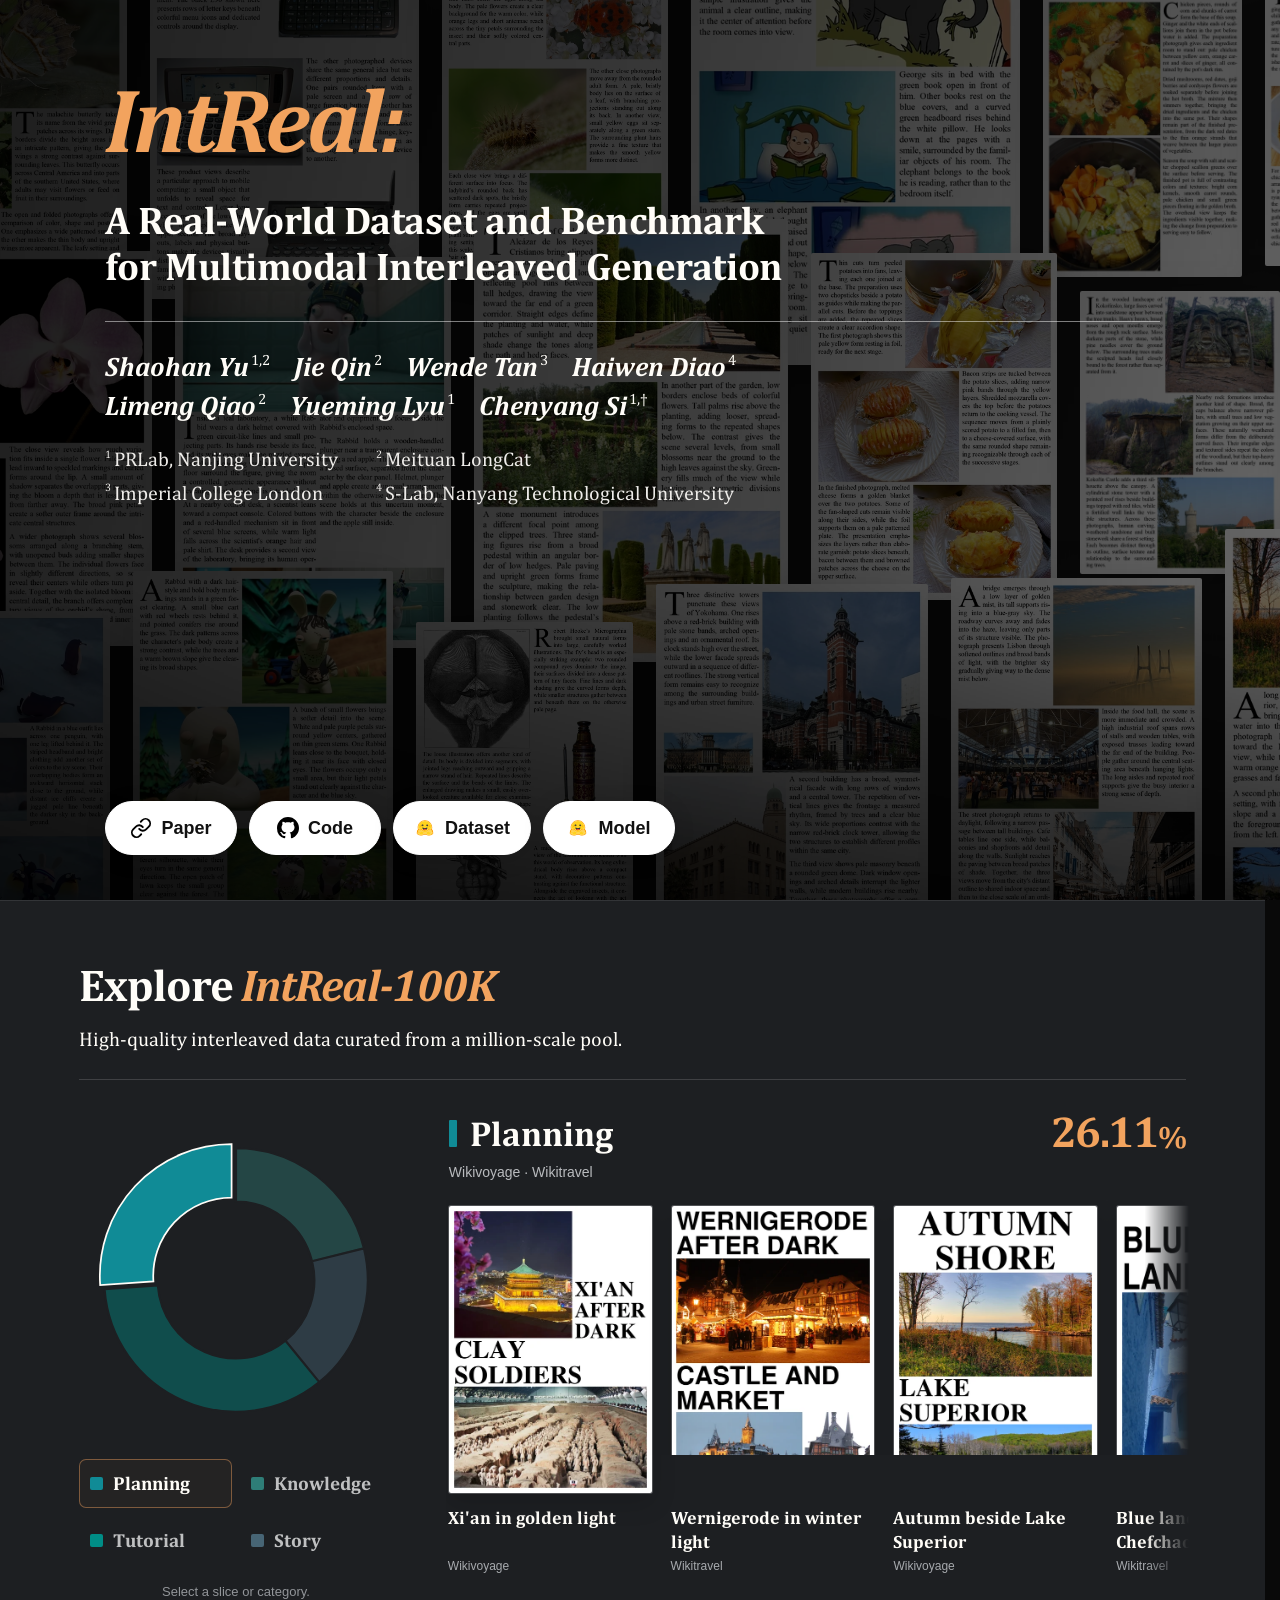
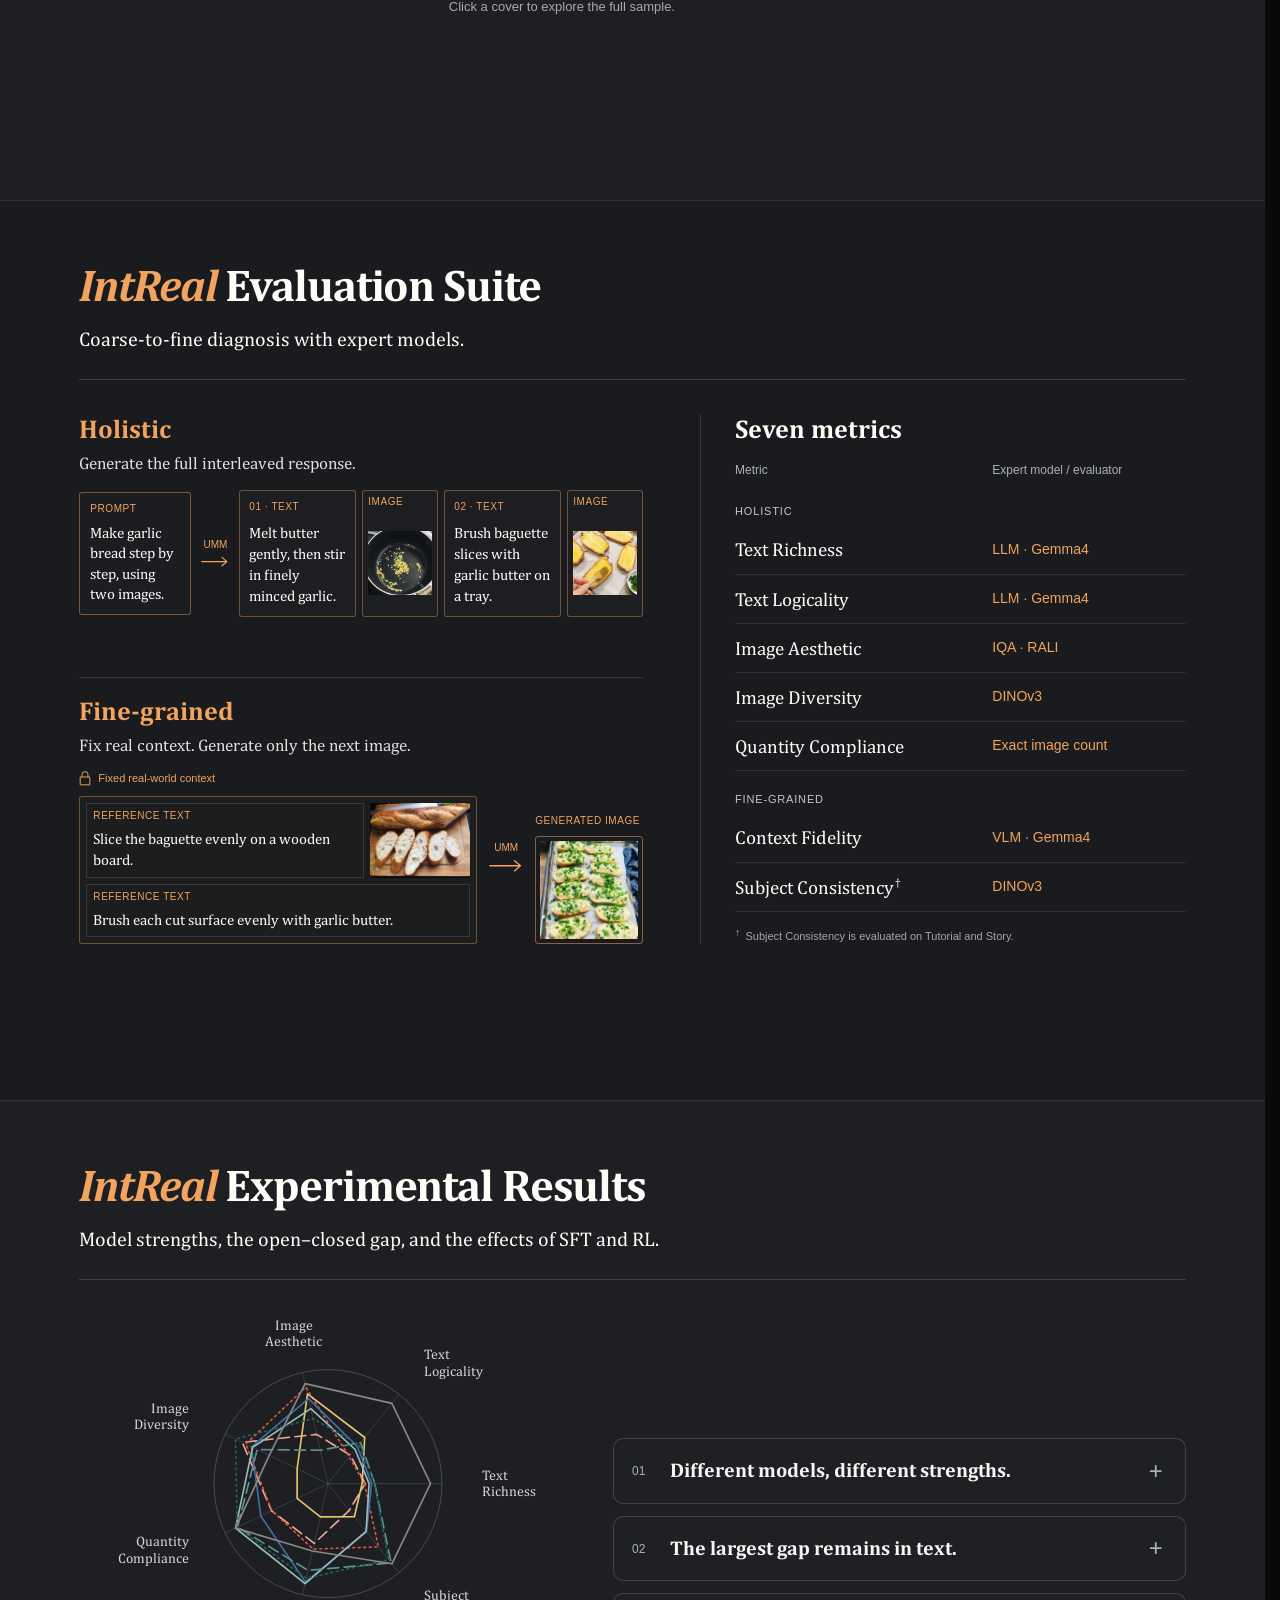
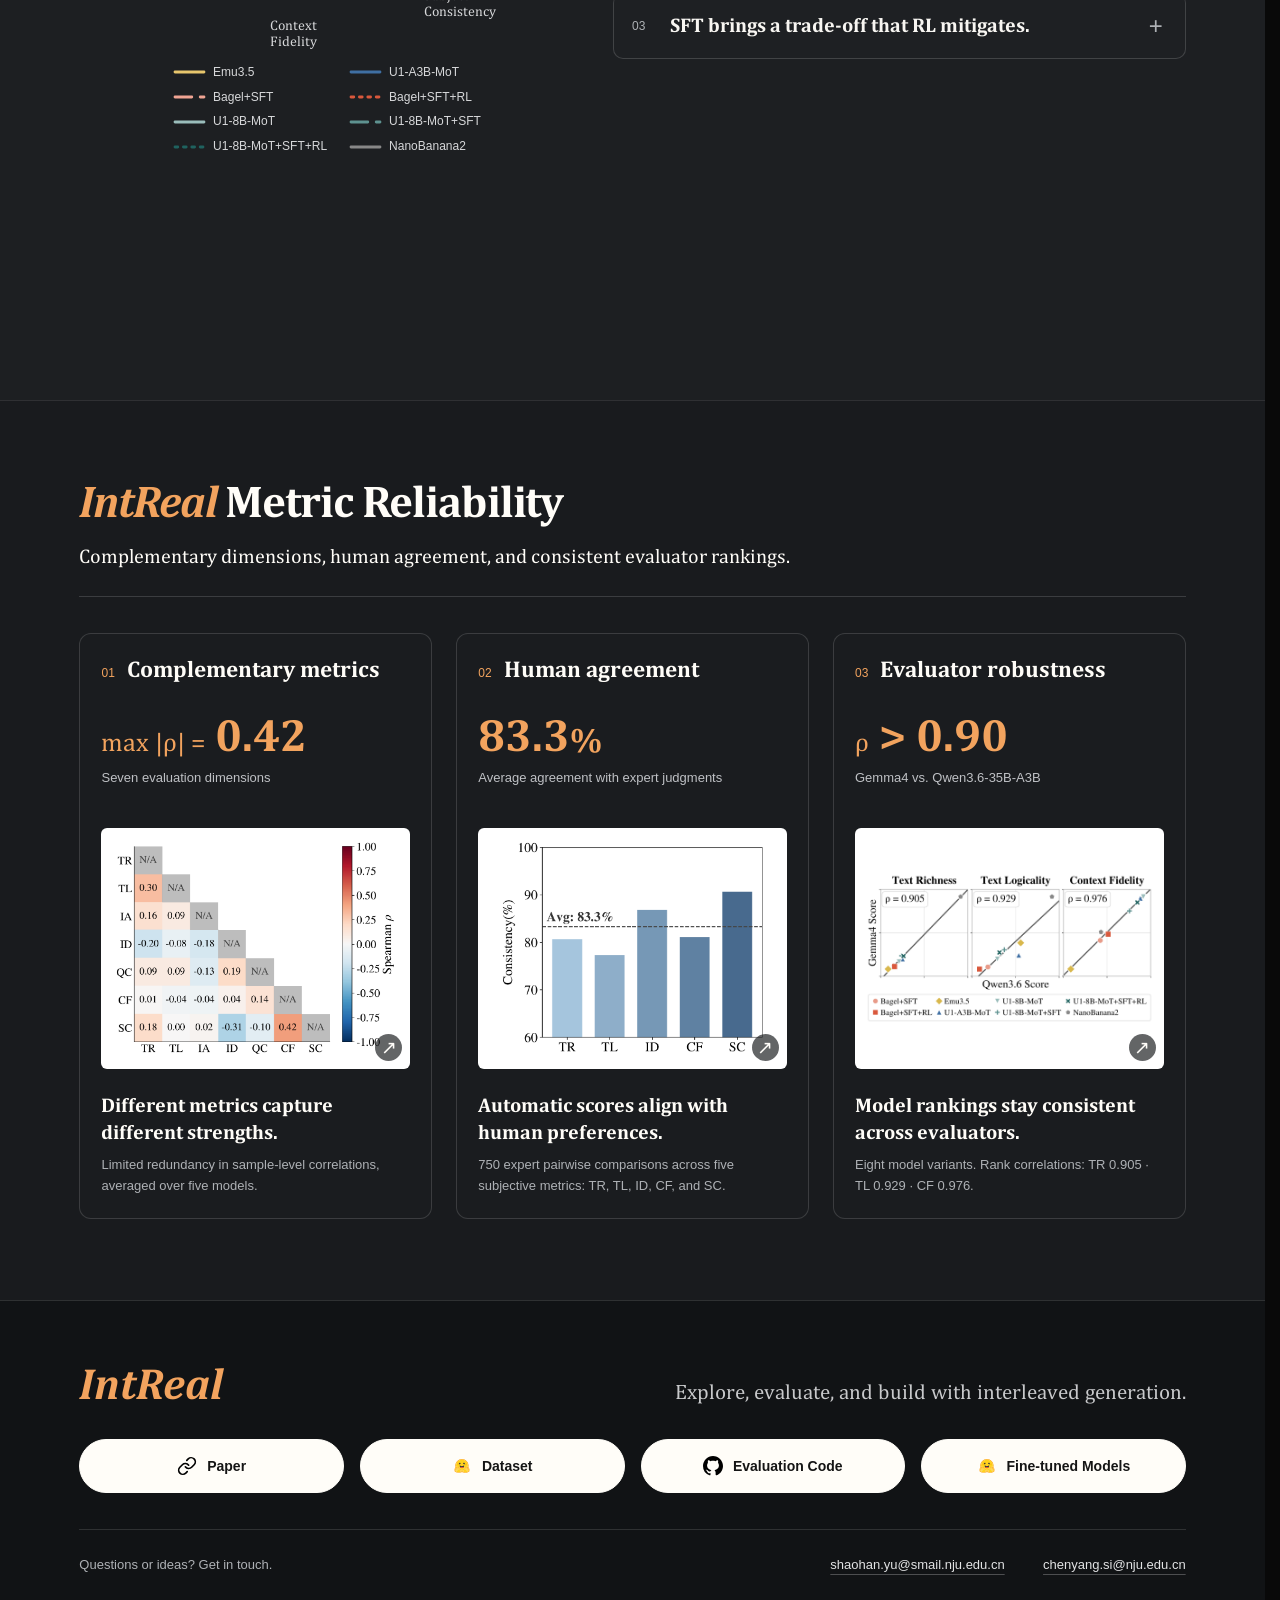
==== docs/index.html @ d74de1a6 "feat: add GitHub Pages site" ====
<!doctype html>
<html lang="en">
<head>
  <meta charset="utf-8">
  <meta name="viewport" content="width=device-width, initial-scale=1">
  <meta name="theme-color" content="#090909">
  <meta name="description" content="IntReal: A Real-World Dataset and Benchmark for Multimodal Interleaved Generation.">
  <title>IntReal — Multimodal Interleaved Generation</title>
  <link rel="stylesheet" href="./styles.css?v=18">
  <script src="./main.js?v=5" defer></script>
  <script src="./explore.js?v=3" defer></script>
  <script src="./experiments.js?v=4" defer></script>
  <script src="./reliability.js?v=1" defer></script>
</head>
<body>
  <div class="sample-wall" aria-hidden="true" id="sample-wall"></div>
  <div class="shade" aria-hidden="true"></div>

  <main>
  <section class="hero" aria-labelledby="project-title">
    <div class="paper">
      <h1 id="project-title">
        <span class="project-name">IntReal<span class="colon">:</span></span>
        <span class="paper-title">
          <span>A Real-World Dataset and Benchmark</span>
          <span>for Multimodal Interleaved Generation</span>
        </span>
      </h1>

      <div class="paper-details">
        <div class="authors" aria-label="Authors">
          <div class="author-row">
            <a href="https://yushaohan.github.io/" target="_blank" rel="noopener noreferrer">Shaohan Yu<sup>1,2</sup></a>
            <a href="https://jieqin-ai.top/" target="_blank" rel="noopener noreferrer">Jie Qin<sup>2</sup></a>
            <a href="https://scholar.google.com/citations?user=IDvZ0CcAAAAJ" target="_blank" rel="noopener noreferrer">Wende Tan<sup>3</sup></a>
            <a href="https://paranioar.github.io/" target="_blank" rel="noopener noreferrer">Haiwen Diao<sup>4</sup></a>
          </div>
          <div class="author-row">
            <a href="https://scholar.google.com/citations?user=3PFZAg0AAAAJ&amp;hl=en&amp;oi=ao" target="_blank" rel="noopener noreferrer">Limeng Qiao<sup>2</sup></a>
            <a href="https://yueming-ai.top/" target="_blank" rel="noopener noreferrer">Yueming Lyu<sup>1</sup></a>
            <a href="https://chenyangsi.top/" target="_blank" rel="noopener noreferrer">Chenyang Si<sup>1,†</sup></a>
          </div>
        </div>
        <div class="affiliations" aria-label="Affiliations">
          <a href="https://prlab-nju.com/nju/" target="_blank" rel="noopener noreferrer"><sup>1</sup>PRLab, Nanjing University</a>
          <a href="https://longcat.ai/" target="_blank" rel="noopener noreferrer"><sup>2</sup>Meituan LongCat</a>
          <a href="https://www.imperial.ac.uk/" target="_blank" rel="noopener noreferrer"><sup>3</sup>Imperial College London</a>
          <a href="https://www.ntu.edu.sg/s-lab" target="_blank" rel="noopener noreferrer"><sup>4</sup>S-Lab, Nanyang Technological University</a>
        </div>
      </div>
    </div>

    <nav class="resources" aria-label="Project resources">
      <a class="resource" href="" aria-disabled="true">
        <img class="resource-icon" src="./assets/icons/link.svg" alt="" aria-hidden="true" width="22" height="22">
        <span class="resource-name">Paper</span>
      </a>
      <a class="resource" href="" aria-disabled="true">
        <img class="resource-icon" src="./assets/icons/github.svg" alt="" aria-hidden="true" width="22" height="22">
        <span class="resource-name">Code</span>
      </a>
      <a class="resource" href="" aria-disabled="true">
        <img class="resource-icon" src="./assets/icons/huggingface.svg" alt="" aria-hidden="true" width="22" height="22">
        <span class="resource-name">Dataset</span>
      </a>
      <a class="resource" href="" aria-disabled="true">
        <img class="resource-icon" src="./assets/icons/huggingface.svg" alt="" aria-hidden="true" width="22" height="22">
        <span class="resource-name">Model</span>
      </a>
    </nav>
  </section>

  <section class="dataset-section" id="explore-dataset" aria-labelledby="dataset-title">
    <div class="dataset-inner">
      <header class="dataset-heading">
        <h2 id="dataset-title">Explore <em>IntReal-100K</em></h2>
        <p>High-quality interleaved data curated from a million-scale pool.</p>
      </header>

      <div class="dataset-layout" id="dataset-explorer" aria-busy="true">
        <aside class="dataset-sidebar" aria-label="Dataset categories">
          <div class="dataset-chart-wrap">
            <svg class="dataset-chart" id="dataset-chart" viewBox="0 0 360 360" aria-label="Category distribution"></svg>
          </div>
          <div class="category-choices" id="category-choices" aria-label="Choose a category"></div>
          <p class="chart-hint">Select a slice or category.</p>
        </aside>

        <div class="dataset-gallery">
          <header class="gallery-heading">
            <div class="gallery-category">
              <h3 id="active-category">Planning</h3>
              <p id="active-sources">Wikivoyage · Wikitravel</p>
            </div>
            <p class="category-share" id="active-share">26.11<span>%</span></p>
          </header>
          <div class="cover-viewport" id="cover-viewport" aria-label="Planning sample covers">
            <div class="cover-track" id="cover-track"><p class="gallery-loading" id="gallery-status" role="status">Loading samples…</p></div>
          </div>
          <footer class="gallery-footer">
            <p>Click a cover to explore the full sample.</p>
          </footer>
          <p class="sr-only" id="category-announcement" role="status" aria-live="polite"></p>
        </div>
      </div>
      <noscript><p class="explorer-fallback">Enable JavaScript to browse the four categories and open the samples.</p></noscript>
    </div>
  </section>

  <section class="evaluation-section" id="evaluation-suite" aria-labelledby="evaluation-title">
    <div class="evaluation-inner">
      <header class="dataset-heading evaluation-heading">
        <h2 id="evaluation-title"><em>IntReal</em> Evaluation Suite</h2>
        <p>Coarse-to-fine diagnosis with expert models.</p>
      </header>

      <div class="evaluation-layout">
        <div class="evaluation-methods" aria-label="Two complementary evaluation settings">
          <article class="evaluation-method" aria-labelledby="holistic-title">
            <h3 id="holistic-title">Holistic</h3>
            <p class="method-description">Generate the full interleaved response.</p>
            <figure class="method-figure holistic-figure">
              <div class="holistic-flow">
                <div class="flow-prompt"><span class="flow-label">Prompt</span><p>Make garlic bread step by step, using two images.</p></div>
                <div class="flow-arrow" aria-hidden="true"><span>UMM</span><svg viewBox="0 0 40 16"><path d="M1 8h36m-7-6 7 6-7 6"/></svg></div>
                <div class="generated-sequence">
                  <div class="flow-tile text-tile" style="--step:0"><span class="flow-label">01 · Text</span><p>Melt butter gently, then stir in finely minced garlic.</p></div>
                  <div class="flow-tile image-tile" style="--step:1"><span class="flow-label">Image</span><img src="./assets/evaluation/holistic-01.webp" alt="Generated image of garlic and butter in a pan" width="420" height="420" loading="lazy"></div>
                  <div class="flow-tile text-tile" style="--step:2"><span class="flow-label">02 · Text</span><p>Brush baguette slices with garlic butter on a tray.</p></div>
                  <div class="flow-tile image-tile" style="--step:3"><span class="flow-label">Image</span><img src="./assets/evaluation/holistic-02.webp" alt="Generated image of butter being brushed onto bread slices" width="420" height="420" loading="lazy"></div>
                </div>
              </div>
              <figcaption class="sr-only">Assess the instructions and both generated images as one complete response.</figcaption>
            </figure>
          </article>

          <article class="evaluation-method fine-method" aria-labelledby="fine-title">
            <h3 id="fine-title">Fine-grained</h3>
            <p class="method-description">Fix real context. Generate only the next image.</p>
            <figure class="method-figure fine-figure">
              <div class="fine-flow">
                <div class="real-context">
                  <div class="context-label"><svg width="12" height="15" viewBox="0 0 20 25" aria-hidden="true"><path d="M5 10V6a5 5 0 0 1 10 0v4M2 10h16v13H2Z"/></svg>Fixed real-world context</div>
                  <div class="context-content">
                    <div class="context-text"><span class="flow-label">Reference text</span><p>Slice the baguette evenly on a wooden board.</p></div>
                    <div class="context-image"><img src="./assets/evaluation/reference-01.webp" alt="Ground-truth image of a baguette and bread slices" width="420" height="315" loading="lazy"></div>
                    <div class="context-text context-next"><span class="flow-label">Reference text</span><p>Brush each cut surface evenly with garlic butter.</p></div>
                  </div>
                </div>
                <div class="flow-arrow" aria-hidden="true"><span>UMM</span><svg viewBox="0 0 40 16"><path d="M1 8h36m-7-6 7 6-7 6"/></svg></div>
                <div class="next-image"><span class="flow-label">Generated image</span><img src="./assets/evaluation/fine-02.webp" alt="Next image generated from the fixed real-world context" width="420" height="420" loading="lazy"></div>
              </div>
              <figcaption class="sr-only">Assess how faithfully the new image follows the fixed text and visual context.</figcaption>
            </figure>
          </article>
        </div>

        <div class="evaluation-metrics">
          <h3>Seven metrics</h3>
          <table class="metrics-table">
            <caption class="sr-only">Seven evaluation metrics and their expert models or evaluators, grouped by setting.</caption>
            <thead><tr><th scope="col">Metric</th><th scope="col">Expert model / evaluator</th></tr></thead>
            <tbody>
              <tr class="metric-setting"><th colspan="2" scope="rowgroup">Holistic</th></tr>
              <tr><th scope="row">Text Richness</th><td>LLM · Gemma4</td></tr>
              <tr><th scope="row">Text Logicality</th><td>LLM · Gemma4</td></tr>
              <tr><th scope="row">Image Aesthetic</th><td>IQA · RALI</td></tr>
              <tr><th scope="row">Image Diversity</th><td>DINOv3</td></tr>
              <tr><th scope="row">Quantity Compliance</th><td>Exact image count</td></tr>
            </tbody>
            <tbody>
              <tr class="metric-setting"><th colspan="2" scope="rowgroup">Fine-grained</th></tr>
              <tr><th scope="row">Context Fidelity</th><td>VLM · Gemma4</td></tr>
              <tr><th scope="row">Subject Consistency<sup>†</sup></th><td>DINOv3</td></tr>
            </tbody>
          </table>
          <p class="metric-footnote"><sup>†</sup> Subject Consistency is evaluated on Tutorial and Story.</p>
        </div>
      </div>
    </div>
  </section>
  <section class="experiments-section" id="experimental-results" aria-labelledby="experiments-title">
    <div class="experiments-inner">
      <header class="dataset-heading experiments-heading">
        <h2 id="experiments-title"><em>IntReal</em> Experimental Results</h2>
        <p>Model strengths, the open–closed gap, and the effects of SFT and RL.</p>
      </header>

      <div class="experiments-layout" id="experiments-explorer" aria-busy="true" data-finding="overview">
        <figure class="radar-figure">
          <svg class="results-radar" id="results-radar" viewBox="-20 0 760 540" role="img" aria-labelledby="radar-title radar-description">
            <title id="radar-title">Seven-dimensional model capability profiles</title>
            <desc id="radar-description">All eight evaluated models stay visible. Findings highlight individual models, the best open-source score on each metric, or the Base, SFT and RL training stages.</desc>
          </svg>
          <div class="radar-legend" id="radar-legend" aria-label="Model legend"></div>
          <div class="radar-envelope-key" id="radar-envelope-key" aria-hidden="true"><span></span>Best OSS per metric</div>
        </figure>

        <div class="findings-stack" aria-label="Experimental findings">
          <article class="finding-card" data-finding="strengths">
            <h3><button type="button" class="finding-trigger" id="finding-strengths-trigger" aria-expanded="false" aria-controls="finding-strengths-panel"><span class="finding-number">01</span><span>Different models, different strengths.</span><span class="finding-toggle" aria-hidden="true">+</span></button></h3>
            <div class="finding-panel" id="finding-strengths-panel" role="region" aria-labelledby="finding-strengths-trigger" aria-hidden="true" inert>
              <div class="finding-panel-inner"><div class="finding-copy">
                <p>No single model leads on every metric. Their profiles reveal complementary strengths in text, images, and cross-modal consistency.</p>
                <div class="model-strength" id="model-strength"><p class="strength-model" id="strength-model">Emu3.5</p><p class="strength-metric" id="strength-metric">Best OSS Text Logicality</p><p class="strength-score" id="strength-score">75.17</p></div>
              </div></div>
            </div>
          </article>

          <article class="finding-card" data-finding="gap">
            <h3><button type="button" class="finding-trigger" id="finding-gap-trigger" aria-expanded="false" aria-controls="finding-gap-panel"><span class="finding-number">02</span><span>The largest gap remains in text.</span><span class="finding-toggle" aria-hidden="true">+</span></button></h3>
            <div class="finding-panel" id="finding-gap-panel" role="region" aria-labelledby="finding-gap-trigger" aria-hidden="true" inert>
              <div class="finding-panel-inner"><div class="finding-copy">
                <p>NanoBanana2 leads strongly on text, even against the best open-source score for each metric.</p>
                <table class="finding-table gap-table"><thead><tr><th scope="col">Metric</th><th scope="col">Best OSS</th><th scope="col">NanoBanana2</th></tr></thead><tbody id="gap-comparison"></tbody></table>
                <p class="finding-note">Best OSS is a per-metric envelope across evaluated checkpoints, not a single model.</p>
              </div></div>
            </div>
          </article>

          <article class="finding-card" data-finding="training">
            <h3><button type="button" class="finding-trigger" id="finding-training-trigger" aria-expanded="false" aria-controls="finding-training-panel"><span class="finding-number">03</span><span>SFT brings a trade-off that RL mitigates.</span><span class="finding-toggle" aria-hidden="true">+</span></button></h3>
            <div class="finding-panel" id="finding-training-panel" role="region" aria-labelledby="finding-training-trigger" aria-hidden="true" inert>
              <div class="finding-panel-inner"><div class="finding-copy">
                <p>SFT improves text at a visual cost. Image-generation RL partially recovers visual quality and reaches the best mean among evaluated OSS models.</p>
                <p class="training-family">U1-8B-MoT</p>
                <table class="finding-table training-table"><thead><tr><th scope="col">Metric</th><th scope="col" data-stage="0">Base</th><th scope="col" data-stage="1">+ SFT</th><th scope="col" data-stage="2">+ SFT + RL</th></tr></thead><tbody id="training-comparison"></tbody></table>
              </div></div>
            </div>
          </article>
        </div>
      </div>
      <p class="experiments-error" id="experiments-error" role="status" hidden>Results could not be loaded. Please refresh to try again.</p>
    </div>
  </section>
  <section class="reliability-section" id="metric-reliability" aria-labelledby="reliability-title">
    <div class="reliability-inner">
      <header class="dataset-heading">
        <h2 id="reliability-title"><em>IntReal</em> Metric Reliability</h2>
        <p>Complementary dimensions, human agreement, and consistent evaluator rankings.</p>
      </header>

      <div class="reliability-grid">
        <article class="reliability-card">
          <div class="reliability-card-heading"><span class="reliability-number">01</span><h3>Complementary metrics</h3></div>
          <p class="reliability-stat"><span class="reliability-stat-prefix">max |ρ| =</span> 0.42</p>
          <p class="reliability-scope">Seven evaluation dimensions</p>
          <button type="button" class="reliability-figure" data-figure="complementary-metrics" aria-label="Enlarge metric correlation heatmap" aria-haspopup="dialog" aria-controls="reliability-dialog">
            <img src="./assets/reliability/complementary-metrics.png" alt="Pairwise Spearman correlation heatmap for all seven metrics. The largest absolute off-diagonal correlation is 0.42, between Context Fidelity and Subject Consistency." width="1905" height="1466" loading="lazy" decoding="async">
            <span class="figure-enlarge" aria-hidden="true">↗</span>
          </button>
          <p class="reliability-takeaway">Different metrics capture different strengths.</p>
          <p class="reliability-detail">Limited redundancy in sample-level correlations, averaged over five models.</p>
        </article>

        <article class="reliability-card">
          <div class="reliability-card-heading"><span class="reliability-number">02</span><h3>Human agreement</h3></div>
          <p class="reliability-stat">83.3<span class="reliability-stat-unit">%</span></p>
          <p class="reliability-scope">Average agreement with expert judgments</p>
          <button type="button" class="reliability-figure" data-figure="human-agreement" aria-label="Enlarge human agreement chart" aria-haspopup="dialog" aria-controls="reliability-dialog">
            <img src="./assets/reliability/human-agreement.png" alt="Automatic–human consistency for Text Richness, Text Logicality, Image Diversity, Context Fidelity, and Subject Consistency, with an average of 83.3 percent." width="1682" height="1381" loading="lazy" decoding="async">
            <span class="figure-enlarge" aria-hidden="true">↗</span>
          </button>
          <p class="reliability-takeaway">Automatic scores align with human preferences.</p>
          <p class="reliability-detail">750 expert pairwise comparisons across five subjective metrics: TR, TL, ID, CF, and SC.</p>
        </article>

        <article class="reliability-card">
          <div class="reliability-card-heading"><span class="reliability-number">03</span><h3>Evaluator robustness</h3></div>
          <p class="reliability-stat"><span class="reliability-stat-prefix">ρ</span> &gt; 0.90</p>
          <p class="reliability-scope">Gemma4 vs. Qwen3.6-35B-A3B</p>
          <button type="button" class="reliability-figure" data-figure="evaluator-robustness" aria-label="Enlarge evaluator robustness plots" aria-haspopup="dialog" aria-controls="reliability-dialog">
            <img src="./assets/reliability/evaluator-robustness.png" alt="Model score comparisons across two evaluators: Spearman rho is 0.905 for Text Richness, 0.929 for Text Logicality, and 0.976 for Context Fidelity." width="2560" height="1343" loading="lazy" decoding="async">
            <span class="figure-enlarge" aria-hidden="true">↗</span>
          </button>
          <p class="reliability-takeaway">Model rankings stay consistent across evaluators.</p>
          <p class="reliability-detail">Eight model variants. Rank correlations: TR 0.905 · TL 0.929 · CF 0.976.</p>
        </article>
      </div>
    </div>
  </section>
  </main>

  <footer class="project-footer" id="resources" aria-labelledby="footer-title">
    <div class="footer-inner">
      <div class="footer-intro">
        <h2 id="footer-title">IntReal</h2>
        <p>Explore, evaluate, and build with interleaved generation.</p>
      </div>
      <nav class="footer-resources" aria-label="IntReal resources">
        <a href="" aria-disabled="true"><img src="./assets/icons/link.svg" alt="" width="20" height="20"><span>Paper</span></a>
        <a href="https://huggingface.co/datasets/yushaohan/IntReal-100K" target="_blank" rel="noopener noreferrer"><img src="./assets/icons/huggingface.svg" alt="" width="20" height="20"><span>Dataset</span></a>
        <a href="https://github.com/yushaohan/IntReal" target="_blank" rel="noopener noreferrer"><img src="./assets/icons/github.svg" alt="" width="20" height="20"><span>Evaluation Code</span></a>
        <a href="https://huggingface.co/collections/yushaohan/intreal" target="_blank" rel="noopener noreferrer"><img src="./assets/icons/huggingface.svg" alt="" width="20" height="20"><span>Fine-tuned Models</span></a>
      </nav>
      <div class="footer-contact">
        <p>Questions or ideas? Get in touch.</p>
        <div class="footer-emails">
          <a href="mailto:shaohan.yu@smail.nju.edu.cn">shaohan.yu@smail.nju.edu.cn</a>
          <a href="mailto:chenyang.si@nju.edu.cn">chenyang.si@nju.edu.cn</a>
        </div>
      </div>
    </div>
  </footer>

  <dialog class="reliability-dialog" id="reliability-dialog" aria-labelledby="reliability-dialog-title">
    <div class="reliability-dialog-header"><h2 id="reliability-dialog-title"></h2><button type="button" class="reliability-dialog-close" aria-label="Close figure">×</button></div>
    <div class="reliability-dialog-image"><img id="reliability-dialog-image" alt=""></div>
  </dialog>

  <dialog class="sample-dialog" id="sample-dialog" aria-labelledby="sample-title">
    <header class="sample-dialog-header">
      <div class="sample-dialog-caption">
        <p id="sample-meta"></p>
        <h2 id="sample-title"></h2>
      </div>
      <div class="sample-dialog-controls">
        <button type="button" class="gallery-control" id="sample-previous" aria-label="Previous sample">←</button>
        <button type="button" class="gallery-control" id="sample-next" aria-label="Next sample">→</button>
        <button type="button" class="gallery-control sample-close" id="sample-close" aria-label="Close sample">×</button>
      </div>
    </header>
    <div class="sample-reader" id="sample-reader">
      <div class="sample-page" id="sample-page">
        <img class="sample-page-preview" id="sample-page-preview" alt="" width="420" height="594">
        <img class="sample-page-full" id="sample-page-full" alt="" width="1240" height="1754">
      </div>
      <p class="sample-image-error" id="sample-image-error" role="status" hidden>The full-resolution image could not be loaded. Please try again.</p>
    </div>
  </dialog>
</body>
</html>
---- docs/styles.css ----
@font-face {
  font-family: "IntReal Cambria";
  src: url("./assets/fonts/Cambria.ttc");
  font-weight: 400;
  font-style: normal;
  font-display: swap;
}
@font-face {
  font-family: "IntReal Cambria";
  src: url("./assets/fonts/Cambriab.ttf");
  font-weight: 700;
  font-style: normal;
  font-display: swap;
}
@font-face {
  font-family: "IntReal Cambria";
  src: url("./assets/fonts/Cambriaz.ttf");
  font-weight: 700;
  font-style: italic;
  font-display: swap;
}

:root {
  color-scheme: dark;
  --accent: #f2a35e;
  --paper: #fffdf8;
  --lane-height: 45vh;
  --sample-gap: clamp(18px, 1.8vw, 34px);
}

* { box-sizing: border-box; }
html { background: #090909; min-height: 100%; }
body {
  margin: 0;
  color: var(--paper);
  font-family: "IntReal Cambria", Cambria, Georgia, serif;
  -webkit-font-smoothing: antialiased;
  overflow-x: hidden;
}

.sample-wall, .shade { position: fixed; inset: 0; pointer-events: none; }
.sample-wall { overflow: hidden; background: #1a1a1a; }
.sample-lane {
  position: absolute;
  top: var(--top);
  left: -10vw;
  height: var(--lane-height);
  display: flex;
  width: max-content;
  align-items: center;
  animation: drift var(--duration) linear infinite;
  animation-delay: var(--delay);
  will-change: transform;
}
.sample-lane:nth-child(2) { animation-direction: reverse; }
.sample-group {
  display: flex;
  flex-shrink: 0;
  align-items: center;
  gap: var(--sample-gap);
  padding-right: var(--sample-gap);
}
.sample {
  display: block;
  flex-shrink: 0;
  height: calc(var(--lane-height) * var(--scale));
  aspect-ratio: 420 / 594;
  transform: translateY(var(--offset));
  border: 1px solid #ffffff55;
  background: #fff;
  border-radius: 2px;
  box-shadow: 0 15px 50px #0004;
  overflow: hidden;
}
.sample img { display: block; height: 100%; width: 100%; object-fit: cover; }
.shade {
  background: linear-gradient(90deg, #000d 0%, #000b 60%, #0009 100%),
              linear-gradient(0deg, #0009, transparent 35%, #0002);
}

.hero {
  position: relative;
  z-index: 1;
  min-height: 100vh;
  min-height: 100svh;
  display: flex;
  flex-direction: column;
  justify-content: space-between;
  gap: 44px;
  padding: clamp(34px, 8vh, 90px) clamp(28px, 8.2vw, 168px) clamp(28px, 5vh, 56px);
}
.paper, .resources { width: 100%; max-width: 1584px; }
h1 { margin: 0; font-weight: 700; }
.project-name {
  display: block;
  color: var(--accent);
  font-size: clamp(72px, 7.1vw, 136px);
  font-style: italic;
  letter-spacing: -.035em;
  line-height: 1.04;
  margin-bottom: clamp(23px, 3.4vh, 40px);
}
.colon { letter-spacing: -.08em; }
.paper-title {
  display: block;
  font-size: clamp(31px, 3.06vw, 60px);
  letter-spacing: -.012em;
  line-height: 1.18;
  text-wrap: balance;
}
.paper-title > span { display: block; }
.paper-details {
  border-top: 1px solid #ffffff7a;
  margin-top: clamp(27px, 3.5vh, 42px);
  padding-top: clamp(21px, 2.8vh, 30px);
}
.authors { font-size: clamp(22px, 2.1vw, 42px); font-weight: 700; font-style: italic; line-height: 1.45; }
.author-row { display: flex; flex-wrap: wrap; column-gap: 24px; }
.author-row > a { white-space: nowrap; }
.author-row > a, .affiliations > a {
  color: inherit;
  text-decoration: none;
  text-underline-offset: .18em;
  transition: color .18s ease;
}
.author-row > a:hover, .affiliations > a:hover { color: var(--accent); text-decoration: underline; }
.author-row > a:focus-visible, .affiliations > a:focus-visible {
  outline: 2px solid var(--accent);
  outline-offset: 4px;
  border-radius: 2px;
}
sup { position: relative; top: -.06em; font-size: .57em; font-weight: 400; font-style: normal; margin-left: .13em; line-height: 0; }
.affiliations {
  margin-top: clamp(15px, 2.3vh, 24px);
  display: grid;
  grid-template-columns: max-content 1fr;
  column-gap: clamp(24px, 3vw, 56px);
  row-gap: 7px;
  font-size: clamp(17px, 1.55vw, 30px);
  line-height: 1.35;
  color: #eeece9;
}
.affiliations sup { margin-right: .24em; margin-left: 0; }

.resources {
  display: flex;
  flex-wrap: wrap;
  align-items: center;
  gap: 12px;
}
.resource {
  display: inline-flex;
  flex: 0 0 auto;
  justify-content: center;
  align-items: center;
  gap: 9px;
  min-width: 132px;
  min-height: 54px;
  padding: 13px 20px;
  border: 1px solid #fff;
  border-radius: 999px;
  background: #fff;
  color: #111;
  text-decoration: none;
  font-family: Arial, Helvetica, sans-serif;
  font-size: 18px;
  line-height: 1;
  font-weight: 600;
  white-space: nowrap;
  box-shadow: 0 4px 22px #0002;
  transition: background .2s ease, transform .2s ease;
}
.resource-icon { display: block; flex-shrink: 0; width: 22px; height: 22px; object-fit: contain; }
.resource-name { line-height: 1; }
.resource[aria-disabled="true"] { cursor: default; }
.resource:hover { background: #f1f1f1; transform: translateY(-2px); }
.resource:focus-visible { outline: 2px solid var(--accent); outline-offset: 4px; }

@keyframes drift { to { transform: translate3d(-50%, 0, 0); } }
@media (min-width: 2100px) { .hero { padding-left: max(8.2vw, calc((100vw - 1584px) / 2)); } }
@media (max-width: 1000px) {
  .hero { padding-left: 6vw; padding-right: 6vw; }
  .paper-title { font-size: clamp(29px, 3.6vw, 38px); }
  .authors { font-size: 24px; }
  .affiliations { font-size: 17px; column-gap: 24px; }
}
@media (max-width: 700px) {
  :root { --lane-height: 43vh; --sample-gap: 18px; }
  .hero { padding: 36px 26px 25px; gap: 32px; }
  .project-name { font-size: 72px; margin-bottom: 22px; }
  .paper-title { font-size: clamp(25px, 4.6vw, 32px); line-height: 1.2; }
  .paper-details { margin-top: 25px; padding-top: 20px; }
  .authors { font-size: 20px; line-height: 1.5; }
  .author-row { gap: 0 17px; }
  .affiliations { grid-template-columns: 1fr; font-size: 15px; row-gap: 5px; margin-top: 20px; }
  .resources { gap: 10px; }
  .resource { min-width: 124px; min-height: 48px; padding: 12px 18px; gap: 8px; font-size: 16px; }
  .resource-icon { width: 20px; height: 20px; }
}
@media (max-width: 420px) {
  .hero { padding: 28px 23px 22px; gap: 25px; }
  .project-name { font-size: 66px; margin-bottom: 18px; }
  .paper-title { font-size: 25px; }
  .authors { font-size: 18px; }
  .author-row { column-gap: 15px; }
  .affiliations { font-size: 13.5px; margin-top: 17px; }
}
@media (max-height: 740px) and (min-width: 701px) {
  .hero { padding-top: 30px; padding-bottom: 25px; gap: 30px; }
  .project-name { font-size: 72px; margin-bottom: 20px; }
  .paper-title { font-size: 34px; }
  .paper-details { margin-top: 24px; padding-top: 18px; }
  .authors { font-size: 24px; }
  .affiliations { font-size: 17px; margin-top: 14px; }
}
@media (max-height: 700px) and (max-width: 700px) {
  .hero { padding-top: 21px; padding-bottom: 18px; gap: 21px; }
  .project-name { font-size: 51px; margin-bottom: 14px; }
  .paper-title { font-size: 22px; }
  .paper-details { margin-top: 19px; padding-top: 14px; }
  .authors { font-size: 16px; line-height: 1.5; }
  .author-row { column-gap: 13px; }
  .affiliations { font-size: 12.5px; line-height: 1.3; margin-top: 13px; row-gap: 4px; }
  .resource { min-height: 44px; padding: 10px 16px; }
}
@media (max-height: 480px) and (min-width: 701px) {
  .hero { padding: 22px 5vw 18px; gap: 24px; }
  .project-name { font-size: 49px; margin-bottom: 11px; }
  .paper-title { font-size: 25px; line-height: 1.15; }
  .paper-details { margin-top: 15px; padding-top: 11px; }
  .authors { font-size: 17px; line-height: 1.4; }
  .affiliations { font-size: 12px; margin-top: 10px; row-gap: 3px; }
  .resource { min-height: 44px; padding: 10px 16px; font-size: 16px; }
}
@media (prefers-reduced-motion: reduce) {
  .sample-lane { animation-play-state: paused; }
  .resource { transition: none; }
  .resource:hover { transform: none; }
}

/* Dataset explorer */
html { scrollbar-gutter: stable; scroll-behavior: smooth; }
.gallery-control:focus-visible, .category-choice:focus-visible, .cover-card:focus-visible {
  outline: 2px solid var(--accent);
  outline-offset: 4px;
}
.dataset-section {
  position: relative;
  z-index: 2;
  min-height: 100vh;
  min-height: 100svh;
  padding: clamp(48px, 6.5vh, 78px) clamp(28px, 6.2vw, 120px) 54px;
  background: #1d1f22;
  border-top: 1px solid #ffffff18;
  scroll-margin-top: 0;
}
.dataset-inner { max-width: 1584px; margin: 0 auto; }
.dataset-heading { padding-bottom: 26px; border-bottom: 1px solid #ffffff26; }
.dataset-heading h2 { margin: 0; font-size: clamp(36px, 3.5vw, 64px); line-height: 1.12; letter-spacing: -.025em; font-weight: 700; }
.dataset-heading h2 em { color: var(--accent); }
.dataset-heading p { margin: 15px 0 0; color: var(--paper); font-size: clamp(18px, 1.6vw, 27px); line-height: 1.4; }
.dataset-layout { display: grid; grid-template-columns: minmax(250px, .85fr) minmax(0, 2fr); gap: clamp(30px, 4.4vw, 84px); align-items: center; margin-top: 30px; }
.dataset-sidebar { min-width: 0; }
.dataset-chart-wrap { width: min(100%, 310px); margin: 0 auto 24px; }
.dataset-chart { display: block; width: 100%; height: auto; overflow: visible; }
.chart-slice { cursor: pointer; outline: none; }
.chart-slice path { transition: opacity .24s ease, transform .24s ease, stroke .24s ease; transform-origin: 180px 180px; stroke: #1d1f22; stroke-width: 2.5px; }
.chart-slice[aria-pressed="false"] path { opacity: .42; }
.chart-slice[aria-pressed="true"] path { opacity: 1; stroke: #fffdf8; stroke-width: 2px; }
.chart-slice:hover path, .chart-slice:focus-visible path { opacity: 1; stroke: var(--accent); stroke-width: 3px; }
.category-choices { display: grid; grid-template-columns: repeat(2, minmax(0, 1fr)); gap: 8px; }
.category-choice { display: flex; align-items: center; gap: 10px; padding: 12px 10px; border: 1px solid transparent; background: transparent; border-radius: 7px; color: #bfc0c1; font: 700 clamp(18px, 1.5vw, 25px)/1.2 "IntReal Cambria", Cambria, Georgia, serif; cursor: pointer; transition: color .2s, border-color .2s, background .2s; text-align: left; }
.category-choice::before { content: ''; width: 13px; height: 13px; flex-shrink: 0; border-radius: 2px; background: var(--category-color); }
.category-choice[aria-pressed="true"] { color: #fffdf8; border-color: #f2a35e70; background: #f2a35e08; }
.category-choice:hover { color: #fffdf8; background: #ffffff07; }
.chart-hint { margin: 18px 0 0; text-align: center; color: #929599; font: 13px/1.4 Arial, Helvetica, sans-serif; }
.dataset-gallery { min-width: 0; }
.gallery-heading { display: flex; justify-content: space-between; align-items: baseline; gap: 15px; margin-bottom: 22px; }
.gallery-category h3 { display: flex; align-items: center; gap: 13px; margin: 0; font-size: clamp(28px, 2.7vw, 46px); line-height: 1.05; }
.gallery-category h3::before { content: ''; display: inline-block; width: 8px; height: .78em; background: var(--selected-color, #108b96); border-radius: 1px; }
.gallery-category p { margin: 11px 0 0; color: #b9bbbe; font: 14px/1.4 Arial, Helvetica, sans-serif; }
.category-share { flex-shrink: 0; margin: 0; color: var(--accent); font-size: clamp(34px, 3.4vw, 58px); font-weight: 700; line-height: 1; font-variant-numeric: tabular-nums; letter-spacing: -.035em; }
.category-share span { margin-left: 1px; font-size: .68em; }
.cover-viewport { overflow-x: auto; scrollbar-width: none; overscroll-behavior-x: contain; padding: 5px 3px 3px; margin: -5px -3px -3px; -webkit-mask-image: linear-gradient(90deg, #000 0%, #000 94%, transparent 100%); mask-image: linear-gradient(90deg, #000 0%, #000 94%, transparent 100%); }
.cover-viewport::-webkit-scrollbar { display: none; }
.cover-track, .cover-group { display: flex; width: max-content; }
.cover-group { gap: 18px; padding-right: 18px; flex-shrink: 0; }
.cover-card { display: block; width: clamp(174px, 16vw, 240px); flex-shrink: 0; padding: 0; border: 0; background: transparent; color: #fffdf8; cursor: zoom-in; text-align: left; font-family: inherit; border-radius: 3px; }
.cover-image-wrap { display: block; position: relative; width: 100%; aspect-ratio: 480 / 679; background: #303236; overflow: hidden; border: 1px solid #ffffff26; border-radius: 3px; box-shadow: 0 10px 24px #0002; }
.cover-image-wrap img { display: block; width: 100%; height: 100%; object-fit: cover; transition: transform .3s ease; }
.cover-open-indicator { position: absolute; right: 10px; bottom: 10px; display: grid; place-items: center; width: 30px; height: 30px; border-radius: 50%; color: #111; background: #fffdf8; font: 18px/1 Arial, Helvetica, sans-serif; opacity: 0; transform: translateY(5px); transition: opacity .2s, transform .2s; }
.cover-card:hover .cover-image-wrap, .cover-card:focus-visible .cover-image-wrap { border-color: var(--accent); }
.cover-card:hover img, .cover-card:focus-visible img { transform: scale(1.035); }
.cover-card:hover .cover-open-indicator, .cover-card:focus-visible .cover-open-indicator { opacity: 1; transform: none; }
.cover-title { display: -webkit-box; -webkit-box-orient: vertical; -webkit-line-clamp: 2; overflow: hidden; min-height: 2.6em; margin-top: 12px; font-size: 18px; font-weight: 700; line-height: 1.3; }
.cover-source { display: block; margin-top: 6px; font: 12px/1.3 Arial, Helvetica, sans-serif; color: #a7aaae; }
.gallery-footer { display: flex; align-items: center; justify-content: space-between; gap: 16px; margin-top: 22px; }
.gallery-footer > p { margin: 0; color: #a8aaae; font: 13px/1.5 Arial, Helvetica, sans-serif; }
.sample-dialog-controls { display: flex; align-items: center; gap: 8px; flex-shrink: 0; }
.gallery-control { width: 35px; height: 35px; padding: 0; border: 1px solid #ffffff40; border-radius: 50%; background: transparent; color: #fffdf8; font: 20px/1 Arial, Helvetica, sans-serif; cursor: pointer; display: grid; place-items: center; transition: border-color .2s, color .2s, background .2s; }
.gallery-control:hover { border-color: var(--accent); color: var(--accent); background: #f2a35e0b; }
.gallery-loading { padding: 130px 20px; margin: 0; color: #a8aaae; }
.explorer-fallback { color: #c3c3c3; }
.sr-only { position: absolute; width: 1px; height: 1px; padding: 0; margin: -1px; overflow: hidden; clip: rect(0,0,0,0); white-space: nowrap; border: 0; }

body.modal-open { overflow: hidden; }
.sample-dialog { width: min(1080px, calc(100vw - 48px)); max-width: none; max-height: calc(100dvh - 44px); margin: auto; padding: 0; border: 1px solid #ffffff35; border-radius: 12px; background: #1d1f22; color: #fffdf8; overflow: hidden; box-shadow: 0 24px 100px #0008; }
.sample-dialog[open] { display: flex; flex-direction: column; animation: sample-reveal .24s ease both; }
.sample-dialog::backdrop { background: #000c; backdrop-filter: blur(7px); }
.sample-dialog-header { padding: 18px 22px; border-bottom: 1px solid #ffffff25; display: flex; align-items: center; justify-content: space-between; gap: 24px; flex-shrink: 0; }
.sample-dialog-caption { min-width: 0; }
.sample-dialog-caption p { margin: 0 0 5px; color: var(--accent); font: 12px/1.4 Arial, Helvetica, sans-serif; }
.sample-dialog-caption h2 { margin: 0; font-size: 25px; line-height: 1.2; }
.sample-close { margin-left: 8px; font-size: 27px; background: #ffffff0a; }
.sample-reader { overflow-y: auto; overscroll-behavior: contain; padding: 24px; }
.sample-page { position: relative; width: min(100%, 900px); margin: 0 auto; background: white; aspect-ratio: 1240 / 1754; }
.sample-page img { display: block; width: 100%; height: auto; }
.sample-page-preview { filter: blur(.5px); }
.sample-page-full { position: absolute; inset: 0; opacity: 0; transition: opacity .2s; }
.sample-page.is-loaded .sample-page-full { opacity: 1; }
.sample-image-error { max-width: 900px; margin: 16px auto 0; font: 14px/1.5 Arial, Helvetica, sans-serif; color: var(--accent); }
@keyframes sample-reveal { from { opacity: 0; transform: translateY(12px) scale(.97); } to { opacity: 1; transform: none; } }

@media (min-width: 1800px) {
  .dataset-layout { margin-top: 52px; }
  .dataset-chart-wrap { width: 350px; margin-bottom: 30px; }
  .dataset-section { display: flex; align-items: center; }
  .dataset-inner { width: 100%; }
}
@media (max-height: 800px) and (min-width: 1001px) {
  .dataset-section { padding-top: 36px; padding-bottom: 30px; }
  .dataset-heading { padding-bottom: 20px; }
  .dataset-layout { margin-top: 24px; }
  .dataset-chart-wrap { width: 270px; margin-bottom: 20px; }
  .cover-card { width: clamp(174px, 14.7vw, 210px); }
  .gallery-heading { margin-bottom: 18px; }
  .gallery-footer { margin-top: 18px; }
}
@media (max-width: 1000px) {
  .dataset-section { padding-left: 6vw; padding-right: 6vw; }
  .dataset-layout { grid-template-columns: 220px minmax(0, 1fr); gap: 30px; }
  .category-choice { gap: 8px; padding: 10px 6px; font-size: 17px; }
  .category-choice::before { width: 10px; height: 10px; }
  .cover-card { width: 174px; }
  .gallery-category p { font-size: 12px; }
}
@media (max-width: 700px) {
  .dataset-section { padding: 42px 24px 36px; }
  .dataset-heading { padding-bottom: 22px; }
  .dataset-heading h2 { font-size: clamp(31px, 6.1vw, 39px); }
  .dataset-heading p { margin-top: 12px; font-size: 18px; }
  .dataset-layout { grid-template-columns: 1fr; gap: 28px; margin-top: 26px; }
  .dataset-sidebar { display: grid; grid-template-columns: minmax(0, 1fr) minmax(0, 1fr); column-gap: 22px; align-items: center; }
  .dataset-chart-wrap { width: min(100%, 210px); margin-bottom: 0; }
  .category-choices { grid-template-columns: 1fr; gap: 3px; }
  .category-choice { padding: 9px; font-size: 20px; gap: 10px; }
  .category-choice::before { width: 12px; height: 12px; }
  .chart-hint { grid-column: 1 / -1; margin-top: 12px; }
  .gallery-heading { margin-bottom: 20px; }
  .gallery-category h3 { font-size: 32px; }
  .category-share { font-size: 39px; }
  .cover-card { width: 180px; }
  .cover-title { font-size: 17px; }
  .gallery-footer { gap: 12px; }
  .gallery-footer > p { font-size: 12px; }
  .gallery-control { width: 33px; height: 33px; }
  .sample-dialog { width: calc(100vw - 20px); max-height: calc(100dvh - 20px); border-radius: 8px; }
  .sample-dialog-header { padding: 14px; gap: 12px; }
  .sample-dialog-caption h2 { font-size: 19px; }
  .sample-dialog-caption p { font-size: 11px; }
  .sample-dialog-controls { gap: 5px; }
  .sample-close { margin-left: 1px; }
  .sample-reader { padding: 10px; }
}
@media (max-width: 370px) {
  .dataset-section { padding-left: 20px; padding-right: 20px; }
  .dataset-sidebar { column-gap: 12px; }
  .category-choice { font-size: 18px; }
}
@media (prefers-reduced-motion: reduce) {
  html { scroll-behavior: auto; }
  .chart-slice path, .category-choice, .cover-image-wrap img, .cover-open-indicator, .sample-page-full { transition: none; }
  .sample-dialog[open] { animation: none; }
}

/* Evaluation suite */
.evaluation-section { position: relative; z-index: 2; min-height: 100vh; min-height: 100svh; padding: clamp(48px, 6.5vh, 78px) clamp(28px, 6.2vw, 120px) 54px; background: #191b1e; border-top: 1px solid #ffffff18; }
.evaluation-inner { max-width: 1584px; width: 100%; margin: 0 auto; }
.evaluation-layout { display: grid; grid-template-columns: minmax(0, 1.16fr) minmax(0, 1fr); align-items: stretch; gap: clamp(40px, 4.4vw, 80px); margin-top: 34px; }
.evaluation-methods { min-width: 0; display: flex; flex-direction: column; justify-content: space-between; }
.evaluation-method h3, .evaluation-metrics > h3 { margin: 0; font-size: clamp(26px, 2vw, 35px); line-height: 1.15; }
.evaluation-method h3 { color: var(--accent); }
.method-description { margin: 8px 0 0; color: #e2e0dd; font-size: clamp(17px, 1.3vw, 22px); line-height: 1.4; }
.method-figure { margin: 14px 0 0; }
.holistic-flow { display: grid; grid-template-columns: 112px 28px minmax(0, 1fr); gap: 10px; align-items: center; }
.flow-label { display: block; color: var(--accent); font: 10px/1.25 Arial, Helvetica, sans-serif; letter-spacing: .055em; text-transform: uppercase; }
.flow-prompt { display: flex; flex-direction: column; gap: 8px; padding: 10px; border: 1px solid #f2a35e70; background: #ffffff03; border-radius: 3px; }
.flow-prompt p { margin: 0; font-size: 15px; line-height: 1.35; }
.flow-arrow { align-self: center; color: var(--accent); text-align: center; }
.flow-arrow > span { display: block; margin-bottom: 5px; font: 10px/1.2 Arial, Helvetica, sans-serif; }
.flow-arrow svg { display: block; width: 100%; height: auto; fill: none; stroke: currentColor; stroke-width: 1.6; stroke-linejoin: round; stroke-linecap: round; }
.holistic-flow > .flow-arrow { display: flex; flex-direction: column; align-items: center; justify-content: center; gap: 5px; }
.holistic-flow > .flow-arrow > span { margin: 0; }
.holistic-flow > .flow-arrow svg { width: 100%; }
.generated-sequence { display: grid; grid-template-columns: minmax(0, 1fr) 76px minmax(0, 1fr) 76px; gap: 6px; min-width: 0; }
.flow-tile { min-width: 0; min-height: 118px; height: auto; border: 1px solid #f2a35e65; border-radius: 3px; background: #ffffff04; }
.text-tile { padding: 10px 9px; }
.text-tile p { margin: 8px 0 0; font-size: clamp(15px, 1.05vw, 19px); line-height: 1.4; }
.image-tile { display: flex; flex-direction: column; padding: 5px; gap: 6px; }
.image-tile img { width: 100%; height: 0; flex: 1; min-height: 0; object-fit: contain; border-radius: 1px; }
.method-figure figcaption { margin-top: 12px; color: #a5a7ab; font: 12px/1.4 Arial, Helvetica, sans-serif; }
.holistic-figure figcaption { padding-left: 0; }
.fine-method { margin-top: 20px; padding-top: 18px; border-top: 1px solid #ffffff1e; }
.fine-flow { display: grid; grid-template-columns: minmax(0, 1fr) 34px clamp(108px, 8.3vw, 150px); align-items: center; gap: 12px; }
.real-context { min-width: 0; }
.context-label { display: flex; align-items: center; gap: 7px; margin-bottom: 9px; color: var(--accent); font: 11px/1.4 Arial, Helvetica, sans-serif; }
.context-label svg { fill: none; stroke: currentColor; stroke-width: 1.6; stroke-linejoin: round; }
.context-content { display: grid; grid-template-columns: minmax(0, 1fr) 100px; gap: 6px; padding: 6px; border: 1px solid #f2a35e65; background: #f2a35e04; border-radius: 3px; }
.context-text { padding: 6px; border: 1px solid #ffffff20; }
.context-text p { margin: 6px 0 0; font-size: clamp(15px, 1.05vw, 19px); line-height: 1.4; }
.context-image { min-width: 0; overflow: hidden; }
.context-image img { display: block; width: 100%; height: 100%; max-height: 82px; object-fit: contain; }
.context-next { grid-column: 1 / -1; }
.context-next p { margin-top: 6px; }
.next-image { align-self: end; min-width: 0; }
.next-image > .flow-label { margin-bottom: 9px; }
.next-image img { display: block; width: 100%; height: auto; aspect-ratio: 1; object-fit: cover; border: 1px solid #f2a35e85; padding: 4px; border-radius: 3px; }
.evaluation-metrics { min-width: 0; display: flex; flex-direction: column; padding-left: clamp(24px, 2.7vw, 50px); border-left: 1px solid #ffffff20; }
.evaluation-metrics > h3 { font-weight: 700; margin-bottom: 18px; }
.metrics-table { width: 100%; flex: 1; border-collapse: collapse; text-align: left; }
.metrics-table th, .metrics-table td { padding: 12px 0; text-align: left; line-height: 1.3; }
.metrics-table thead th { padding: 0 0 12px; color: #aeb0b4; font: 12px/1.4 Arial, Helvetica, sans-serif; font-weight: 400; }
.metrics-table thead th:last-child { padding-left: 14px; }
.metrics-table tbody tr:not(.metric-setting) { border-bottom: 1px solid #ffffff16; }
.metrics-table tbody tr:not(.metric-setting) th { font-size: clamp(18px, 1.45vw, 24px); font-weight: 400; }
.metrics-table td { padding-left: 14px; color: var(--accent); font: 14px/1.4 Arial, Helvetica, sans-serif; white-space: nowrap; }
.metrics-table .metric-setting th { padding: 13px 0 6px; color: #c6c6c8; font: 11px/1.4 Arial, Helvetica, sans-serif; letter-spacing: .075em; text-transform: uppercase; }
.metrics-table tbody + tbody .metric-setting th { padding-top: 21px; }
.metric-footnote { margin: 16px 0 0; color: #a5a7ab; font: 11px/1.5 Arial, Helvetica, sans-serif; }
.metric-footnote sup { margin-right: 3px; }
.evaluation-section.is-visible .flow-tile { animation: evaluation-reveal .5s ease both; animation-delay: calc(.15s + var(--step) * .23s); }
.evaluation-section.is-visible .next-image img { animation: evaluation-reveal .65s ease .9s both; }
@keyframes evaluation-reveal { from { opacity: 0; transform: translateY(6px); } to { opacity: 1; transform: none; } }
@media (min-width: 1800px) {
  .evaluation-section { display: flex; align-items: center; }
  .evaluation-layout { margin-top: 48px; }
  .holistic-flow { grid-template-columns: 130px 34px minmax(0, 1fr); gap: 12px; }
  .flow-prompt { padding: 12px; }
  .flow-prompt p { font-size: 18px; }
  .generated-sequence { grid-template-columns: minmax(0, 1fr) 92px minmax(0, 1fr) 92px; }
  .flow-label { font-size: 12px; }
  .flow-arrow > span { font-size: 12px; }
  .context-label { font-size: 14px; }
  .fine-flow { grid-template-columns: minmax(0, 1fr) 40px 158px; gap: 16px; }
  .metrics-table th, .metrics-table td { padding-top: 15px; padding-bottom: 15px; }
  .metrics-table td { font-size: 18px; }
  .metrics-table .metric-setting th, .metrics-table thead th, .metric-footnote, .method-figure figcaption { font-size: 14px; }
}
@media (max-height: 800px) and (min-width: 1151px) {
  .evaluation-section { padding-top: 36px; padding-bottom: 30px; }
  .evaluation-layout { margin-top: 22px; }
  .evaluation-heading { padding-bottom: 18px; }
  .evaluation-heading h2 { font-size: 40px; }
  .evaluation-heading p { font-size: 19px; margin-top: 12px; }
  .evaluation-metrics > h3 { margin-bottom: 14px; }
  .metrics-table th, .metrics-table td { padding-top: 10px; padding-bottom: 10px; }
  .metrics-table .metric-setting th { padding-top: 11px; padding-bottom: 5px; }
  .method-figure { margin-top: 12px; }
  .flow-prompt { padding: 10px; gap: 8px; }
  .flow-prompt p { font-size: 15px; }
  .fine-method { margin-top: 18px; padding-top: 18px; }
  .context-label { margin-bottom: 7px; font-size: 10px; }
  .context-content { grid-template-columns: minmax(0, 1fr) 96px; }
  .context-text { padding: 6px; }
  .context-text p { margin-top: 6px; font-size: 15px; line-height: 1.4; }
}
@media (max-width: 1150px) {
  .evaluation-section { padding: 48px 6vw; }
  .evaluation-layout { grid-template-columns: 1fr; gap: 36px; }
  .evaluation-methods { max-width: 700px; width: 100%; margin: 0 auto; }
  .evaluation-metrics { display: block; width: 100%; max-width: 700px; margin: 0 auto; border-left: 0; border-top: 1px solid #ffffff25; padding: 30px 0 0; }
  .holistic-flow { gap: 14px; }
  .generated-sequence { grid-template-columns: minmax(0, 1fr) 90px minmax(0, 1fr) 90px; }
  .text-tile p { font-size: 17px; }
  .fine-flow { grid-template-columns: minmax(0, 1fr) 40px minmax(120px, .46fr); gap: 14px; }
  .context-text p { font-size: 17px; }
  .metrics-table tbody tr:not(.metric-setting) th { font-size: 23px; }
  .metrics-table td { font-size: 17px; }
}
@media (max-width: 700px) {
  .evaluation-section { padding: 42px 24px 36px; }
  .evaluation-heading h2 { font-size: clamp(30px, 6.8vw, 39px); }
  .evaluation-layout { margin-top: 28px; gap: 30px; }
  .evaluation-method h3, .evaluation-metrics > h3 { font-size: 28px; }
  .method-description { font-size: 17px; }
  .method-figure { margin-top: 18px; }
  .holistic-flow { grid-template-columns: 1fr; gap: 10px; }
  .flow-prompt { display: grid; grid-template-columns: 1fr; gap: 8px; padding: 13px; }
  .flow-prompt p { font-size: 16px; }
  .holistic-flow > .flow-arrow { flex-direction: row; height: 20px; }
  .holistic-flow > .flow-arrow svg { width: 22px; transform: rotate(90deg); }
  .flow-arrow > span { font-size: 9px; }
  .generated-sequence { grid-template-columns: minmax(0, 1fr) 108px; gap: 7px; }
  .flow-tile { min-height: 130px; }
  .flow-label { font-size: 9px; }
  .text-tile { padding: 11px 10px; }
  .text-tile p { margin-top: 9px; font-size: 16px; }
  .holistic-figure figcaption { padding-left: 0; }
  .fine-method { margin-top: 25px; padding-top: 24px; }
  .fine-flow { grid-template-columns: 1fr; gap: 12px; }
  .fine-flow > .flow-arrow { display: flex; justify-content: center; align-items: center; gap: 7px; height: 20px; }
  .fine-flow > .flow-arrow > span { margin: 0; }
  .fine-flow > .flow-arrow svg { width: 22px; transform: rotate(90deg); }
  .context-label { gap: 5px; font-size: 10px; }
  .context-content { grid-template-columns: minmax(0, 1fr) 108px; gap: 7px; padding: 7px; }
  .context-text { padding: 7px 5px; }
  .context-text p { margin-top: 7px; font-size: 15px; }
  .context-image img { width: 100%; height: auto; max-height: 120px; object-fit: contain; }
  .context-next p { margin-top: 5px; }
  .next-image > .flow-label { line-height: 1.4; }
  .next-image { width: 130px; justify-self: center; }
  .evaluation-metrics { padding-top: 25px; }
  .metrics-table tbody tr:not(.metric-setting) th { font-size: 18px; }
  .metrics-table td { padding-left: 12px; font-size: 13px; }
  .metrics-table thead th { font-size: 11px; }
  .metrics-table thead th:last-child { padding-left: 12px; }
  .metrics-table .metric-setting th { padding-top: 16px; }
}
@media (max-width: 370px) {
  .evaluation-section { padding-left: 20px; padding-right: 20px; }
  .generated-sequence { grid-template-columns: minmax(0, 1fr) 90px; }
  .context-content { grid-template-columns: minmax(0, 1fr) 90px; }
  .context-label { font-size: 9px; }
  .metrics-table tbody tr:not(.metric-setting) th { font-size: 16px; }
  .metrics-table td { font-size: 12px; }
}
@media (prefers-reduced-motion: reduce) {
  .evaluation-section.is-visible .flow-tile, .evaluation-section.is-visible .next-image img { animation: none; }
}

/* Interactive experimental findings */
.experiments-section { position: relative; z-index: 2; min-height: 100vh; min-height: 100svh; padding: clamp(48px, 6.5vh, 78px) clamp(28px, 6.2vw, 120px) 54px; background: #1d1f22; border-top: 1px solid #ffffff18; }
.experiments-inner { max-width: 1584px; margin: 0 auto; width: 100%; }
.experiments-layout { display: grid; grid-template-columns: minmax(0, 1fr) minmax(0, 1.15fr); align-items: center; gap: clamp(28px, 2.8vw, 46px); margin-top: 30px; }
.radar-figure { min-width: 0; margin: 0; container: radar / inline-size; }
.results-radar { display: block; width: 100%; height: auto; max-height: 465px; overflow: visible; }
.radar-axis { stroke: #b9bec5; stroke-opacity: .27; stroke-width: 1; }
.radar-boundary { fill: none; stroke: #b9bec5; stroke-opacity: .42; stroke-width: 1; }
.radar-axis-label { fill: #d7d8da; font: 22px "IntReal Cambria", Cambria, Georgia, serif; transition: fill .3s ease; }
.radar-axis-label.is-highlighted { fill: var(--accent); }
.radar-axis-short { display: none; }
.radar-model-base { fill: none; stroke-width: 2.5; stroke-opacity: .35; stroke-linejoin: round; stroke-linecap: round; }
.experiments-layout[data-finding="overview"] .radar-model-base { stroke-opacity: 1; }
.radar-model-focus { opacity: 0; transition: opacity .38s ease; pointer-events: none; }
.radar-model-focus.is-active { opacity: 1; }
.radar-model-halo { fill: none; stroke: #fffdf8; stroke-width: 7; stroke-opacity: .16; stroke-linejoin: round; stroke-linecap: round; }
.radar-model-line { fill: none; stroke-width: 4.2; stroke-linejoin: round; stroke-linecap: round; }
.radar-model-fill { stroke: none; fill-opacity: .045; }
.radar-oss-group { opacity: 0; transition: opacity .3s ease; pointer-events: none; }
.radar-oss-line { fill: none; stroke: var(--accent); stroke-width: 4.4; stroke-dasharray: 10 5; stroke-linecap: round; stroke-linejoin: round; }
.radar-oss-halo { fill: none; stroke: var(--accent); stroke-opacity: .13; stroke-width: 11; stroke-linejoin: round; }
.radar-legend { display: grid; grid-template-columns: repeat(2, max-content); justify-content: center; gap: 8px 24px; width: max-content; max-width: 100%; margin: 0 auto; padding: 0; }
.radar-legend-item { display: flex; min-width: 0; align-items: center; gap: 9px; color: #aeb1b5; font: 12px/1.4 Arial, Helvetica, sans-serif; transition: color .3s ease; white-space: nowrap; }
.radar-legend-item.is-active { color: #fffdf8; }
.experiments-layout[data-finding="overview"] .radar-legend-item { color: #d7d8da; }
.radar-legend-item svg { flex-shrink: 0; overflow: visible; }
.radar-legend-item.is-active line { stroke-width: 4; }
.radar-envelope-key { visibility: hidden; display: flex; gap: 9px; align-items: center; justify-content: center; margin: 13px auto 0; min-height: 18px; color: var(--accent); font: 12px/1.4 Arial, Helvetica, sans-serif; }
.radar-envelope-key.is-visible { visibility: visible; }
.radar-envelope-key > span { width: 28px; border-top: 2px dashed var(--accent); }
.findings-stack { min-width: 0; display: flex; flex-direction: column; gap: 12px; }
.finding-card { border: 1px solid #ffffff27; background: #ffffff02; border-radius: 10px; transition: border-color .28s ease, background .28s ease; overflow: hidden; }
.finding-card.is-active { border-color: #f2a35e96; background: #f2a35e05; }
.finding-card > h3 { margin: 0; }
.finding-trigger { display: grid; width: 100%; grid-template-columns: 26px minmax(0, 1fr) 18px; align-items: center; gap: 12px; padding: 19px 18px; border: 0; background: transparent; color: #f8f6f2; text-align: left; font: 700 clamp(20px, 1.6vw, 27px)/1.25 "IntReal Cambria", Cambria, Georgia, serif; cursor: pointer; }
.finding-number { align-self: start; padding-top: 4px; color: #aeb1b5; font: 12px/1.5 Arial, Helvetica, sans-serif; }
.finding-card.is-active .finding-number, .finding-card.is-active .finding-toggle { color: var(--accent); }
.finding-toggle { display: block; font: 24px/1 Arial, Helvetica, sans-serif; color: #aeb1b5; transition: transform .25s ease; }
.finding-card.is-active .finding-toggle { transform: rotate(45deg); }
.finding-trigger:focus-visible { outline: 2px solid var(--accent); outline-offset: -5px; border-radius: 8px; }
.finding-panel { display: grid; grid-template-rows: 0fr; opacity: 0; transition: grid-template-rows .34s ease, opacity .25s ease; }
.finding-card.is-active .finding-panel { grid-template-rows: 1fr; opacity: 1; }
.finding-panel-inner { min-height: 0; overflow: hidden; }
.finding-copy { min-height: 227px; padding: 0 20px 20px; }
.finding-copy > p { margin: 0; color: #bfc1c5; font: 14px/1.6 Arial, Helvetica, sans-serif; }
.model-strength { margin-top: 22px; border-left: 2px solid var(--model-color, var(--accent)); padding-left: 15px; }
.model-strength .strength-model { margin: 0 0 10px; color: var(--model-color, #fffdf8); font: 700 23px/1.3 "IntReal Cambria", Cambria, Georgia, serif; }
.model-strength .strength-metric { margin: 0; color: #b9bdc2; font: 12px/1.5 Arial, Helvetica, sans-serif; }
.model-strength .strength-score { margin: 4px 0 0; color: #fffdf8; font-size: 38px; line-height: 1.15; font-weight: 700; font-variant-numeric: tabular-nums; }
.finding-table { width: 100%; border-collapse: collapse; text-align: left; margin-top: 18px; font: 14px/1.4 Arial, Helvetica, sans-serif; font-variant-numeric: tabular-nums; }
.finding-table th, .finding-table td { padding: 8px 0; border-bottom: 1px solid #ffffff15; text-align: right; font-weight: 400; }
.finding-table th:first-child { text-align: left; }
.finding-table thead th { padding-top: 0; color: #999ea5; font-size: 11px; white-space: nowrap; }
.gap-table tbody td:nth-child(2) { color: var(--accent); font-weight: 600; }
.finding-copy .finding-note { margin-top: 15px; font-size: 11px; line-height: 1.5; color: #969ba2; }
.finding-copy .training-family { margin-top: 15px; color: var(--accent); font-size: 12px; font-weight: 600; }
.training-table { margin-top: 10px; font-size: 12px; }
.training-table th, .training-table td { padding: 6px 0; }
.training-table tbody th { color: #c2c5c9; }
.training-table .mean-row th, .training-table .mean-row td { padding-top: 9px; padding-bottom: 9px; color: #f0eeeb; font-weight: 600; }
.training-table .is-stage-active { color: var(--accent) !important; font-weight: 600; }
.experiments-error { color: var(--accent); font: 14px/1.5 Arial, Helvetica, sans-serif; }
@media (min-width: 1800px) {
  .experiments-section { display: flex; align-items: center; }
  .experiments-layout { margin-top: 42px; }
  .results-radar { max-height: 520px; }
  .radar-legend-item, .radar-envelope-key { font-size: 14px; }
  .finding-trigger { padding: 23px; }
  .finding-copy { padding: 0 25px 25px; min-height: 258px; }
  .finding-copy > p { font-size: 16px; }
  .finding-table { font-size: 16px; }
  .training-table { font-size: 14px; }
  .finding-table thead th, .finding-copy .finding-note { font-size: 12px; }
}
@media (max-height: 800px) and (min-width: 1101px) {
  .experiments-section { padding-top: 36px; padding-bottom: 30px; }
  .experiments-heading { padding-bottom: 20px; }
  .experiments-heading h2 { font-size: 40px; }
  .experiments-heading p { font-size: 19px; margin-top: 12px; }
  .experiments-layout { margin-top: 22px; }
  .results-radar { max-height: 370px; }
  .radar-legend { gap: 6px 12px; }
  .finding-trigger { padding: 16px; font-size: 20px; }
  .finding-copy { min-height: 208px; padding: 0 17px 17px; }
  .finding-copy > p { font-size: 13px; }
  .model-strength { margin-top: 17px; }
}
@media (max-width: 1100px) {
  .experiments-section { padding: 48px 6vw; }
  .experiments-layout { grid-template-columns: 1fr; gap: 36px; }
  .radar-figure, .findings-stack { width: 100%; max-width: 700px; margin-left: auto; margin-right: auto; }
  .results-radar { max-height: 465px; }
  .finding-trigger { font-size: 25px; }
  .finding-copy { min-height: 210px; }
}
@media (max-width: 700px) {
  .experiments-section { padding: 42px 24px 36px; }
  .experiments-heading h2 { font-size: clamp(30px, 6.8vw, 39px); }
  .experiments-layout { margin-top: 26px; gap: 28px; }
  .radar-axis-full { display: none; }
  .radar-axis-short { display: block; font-size: 29px; }
  .radar-legend { gap: 8px 16px; }
  .radar-legend-item { font-size: 10px; gap: 6px; }
  .radar-legend-item svg { width: 22px; }
  .radar-envelope-key { font-size: 10px; }
  .finding-trigger { grid-template-columns: 22px minmax(0, 1fr) 16px; gap: 8px; padding: 16px 14px; font-size: 21px; }
  .finding-number { font-size: 11px; }
  .finding-copy { min-height: 213px; padding: 0 15px 17px; }
  .finding-copy > p { font-size: 13px; }
  .finding-table { font-size: 13px; }
  .finding-table thead th { font-size: 10px; }
  .training-table { font-size: 11px; }
  .training-table thead th { font-size: 9px; }
  .findings-stack { gap: 10px; }
}
@media (max-width: 370px) {
  .experiments-section { padding-left: 20px; padding-right: 20px; }
  .radar-legend-item { font-size: 9px; gap: 5px; }
  .radar-legend-item svg { width: 18px; }
  .finding-trigger { font-size: 19px; }
}
@media (prefers-reduced-motion: reduce) {
  .radar-axis-label, .radar-model-focus, .radar-oss-group, .radar-legend-item, .finding-card, .finding-panel, .finding-toggle { transition: none; }
}
@container radar (min-width: 560px) {
  .radar-legend { grid-template-columns: repeat(4, max-content); column-gap: 16px; }
  .radar-legend-item { font-size: 11px; gap: 6px; }
}
@container radar (min-width: 640px) {
  .radar-legend { column-gap: 20px; }
  .radar-legend-item { font-size: 12px; gap: 7px; }
}

/* Evidence for metric reliability */
.reliability-section { position: relative; z-index: 2; min-height: 100vh; min-height: 100svh; display: flex; align-items: center; padding: clamp(48px, 6.5vh, 78px) clamp(28px, 6.2vw, 120px) 64px; background: #191b1e; border-top: 1px solid #ffffff18; }
.reliability-inner { width: 100%; max-width: 1584px; margin: 0 auto; }
.reliability-grid { display: grid; grid-template-columns: repeat(3, minmax(0, 1fr)); gap: 24px; margin-top: 36px; }
.reliability-card { min-width: 0; padding: clamp(18px, 1.65vw, 27px); border: 1px solid #ffffff24; border-radius: 12px; background: #ffffff02; }
.reliability-card-heading { display: flex; align-items: baseline; gap: 12px; }
.reliability-number { color: var(--accent); font: 12px/1.5 Arial, Helvetica, sans-serif; }
.reliability-card h3 { margin: 0; font-size: clamp(22px, 1.8vw, 30px); line-height: 1.2; }
.reliability-stat { margin: 26px 0 8px; color: var(--accent); font-weight: 700; font-size: clamp(40px, 3.6vw, 62px); line-height: 1.1; font-variant-numeric: tabular-nums; white-space: nowrap; }
.reliability-stat-prefix { font-size: .56em; font-weight: 400; }
.reliability-stat-unit { font-size: .72em; }
.reliability-scope { margin: 0; min-height: 40px; font: 13px/1.5 Arial, Helvetica, sans-serif; color: #bfc1c5; }
.reliability-figure { position: relative; display: flex; width: 100%; aspect-ratio: 1.28; align-items: center; justify-content: center; padding: 10px; margin: 20px 0 23px; border: 0; border-radius: 6px; background: #fff; cursor: zoom-in; overflow: hidden; }
.reliability-figure img { display: block; width: 100%; height: 100%; object-fit: contain; }
.figure-enlarge { position: absolute; bottom: 8px; right: 8px; width: 27px; height: 27px; border-radius: 50%; background: #1d1f22eb; color: #fffdf8; font: 19px/27px Arial, Helvetica, sans-serif; opacity: .75; transition: opacity .2s ease; }
.reliability-figure:hover .figure-enlarge, .reliability-figure:focus-visible .figure-enlarge { opacity: 1; }
.reliability-figure:focus-visible { outline: 2px solid var(--accent); outline-offset: 4px; }
.reliability-takeaway { margin: 0 0 10px; font-size: clamp(19px, 1.55vw, 25px); font-weight: 700; line-height: 1.35; }
.reliability-detail { margin: 0; color: #aeb1b5; font: 13px/1.6 Arial, Helvetica, sans-serif; }
.reliability-dialog { width: min(1250px, 94vw); max-width: 94vw; max-height: 92vh; max-height: 92svh; padding: 0; border: 1px solid #ffffff30; border-radius: 10px; background: #1d1f22; color: var(--paper); }
.reliability-dialog::backdrop { background: #000c; }
.reliability-dialog-header { display: flex; align-items: center; justify-content: space-between; gap: 15px; padding: 18px 24px; }
.reliability-dialog-header h2 { margin: 0; font-size: 26px; }
.reliability-dialog-close { width: 36px; height: 36px; flex-shrink: 0; border: 1px solid #ffffff35; border-radius: 50%; background: transparent; color: var(--paper); font: 25px/1 Arial, Helvetica, sans-serif; cursor: pointer; }
.reliability-dialog-close:focus-visible { outline: 2px solid var(--accent); outline-offset: 3px; }
.reliability-dialog-image { padding: 16px; background: #fff; }
.reliability-dialog-image img { display: block; width: 100%; height: auto; max-height: calc(92svh - 112px); object-fit: contain; }

/* Resource and contact footer */
.project-footer { position: relative; z-index: 2; padding: 56px clamp(28px, 6.2vw, 120px) 40px; border-top: 1px solid #ffffff20; background: #111315; }
.footer-inner { max-width: 1584px; margin: 0 auto; }
.footer-intro { display: flex; align-items: baseline; justify-content: space-between; gap: 20px; }
.footer-intro h2 { margin: 0; color: var(--accent); font-size: 44px; font-style: italic; }
.footer-intro p { margin: 0; color: #c8c9cb; font-size: 21px; line-height: 1.5; }
.footer-resources { display: grid; grid-template-columns: repeat(4, minmax(0, 1fr)); gap: 16px; margin: 30px 0 36px; }
.footer-resources a { display: flex; align-items: center; justify-content: center; gap: 10px; padding: 16px 18px; border: 1px solid #fffdf8; border-radius: 999px; background: #fffdf8; color: #151515; font: 600 14px/1.2 Arial, Helvetica, sans-serif; text-decoration: none; white-space: nowrap; transition: background .2s ease, border-color .2s ease; }
.footer-resources img { flex-shrink: 0; }
.footer-resources a:hover { background: #f8dfc9; border-color: var(--accent); }
.footer-contact { display: flex; align-items: baseline; justify-content: space-between; gap: 20px; padding-top: 25px; border-top: 1px solid #ffffff20; font: 13px/1.6 Arial, Helvetica, sans-serif; }
.footer-contact p { margin: 0; color: #aeb1b5; }
.footer-emails { display: flex; gap: clamp(20px, 3vw, 50px); flex-wrap: wrap; }
.footer-emails a { color: #e2e3e4; text-decoration-color: #ffffff40; text-underline-offset: 5px; }
.footer-emails a:hover { color: var(--accent); }
.footer-resources a:focus-visible, .footer-emails a:focus-visible { outline: 2px solid var(--accent); outline-offset: 4px; }
@media (max-width: 1100px) {
  .reliability-section { padding: 48px 6vw; }
  .reliability-grid { gap: 15px; }
  .reliability-card { padding: 18px 15px; }
  .reliability-card-heading { gap: 7px; }
  .reliability-card h3 { font-size: 22px; }
  .reliability-scope, .reliability-detail { font-size: 12px; }
  .reliability-stat { font-size: 40px; }
  .reliability-takeaway { font-size: 20px; }
  .footer-intro { display: block; }
  .footer-intro p { margin-top: 10px; }
  .footer-resources { grid-template-columns: repeat(2, minmax(0, 1fr)); }
  .footer-contact { display: block; }
  .footer-emails { margin-top: 15px; }
}
@media (max-width: 760px) {
  .reliability-section { padding: 42px 24px; }
  .reliability-grid { grid-template-columns: 1fr; gap: 20px; margin-top: 28px; }
  .reliability-card { width: 100%; max-width: 510px; margin: 0 auto; padding: 24px; }
  .reliability-card h3 { font-size: 27px; }
  .reliability-stat { margin-top: 20px; font-size: 52px; }
  .reliability-scope { min-height: 0; font-size: 13px; }
  .reliability-figure { aspect-ratio: 1.35; margin-top: 22px; }
  .reliability-takeaway { font-size: 23px; }
  .reliability-detail { font-size: 13px; }
  .reliability-dialog-header { padding: 15px; }
  .reliability-dialog-header h2 { font-size: 21px; }
  .reliability-dialog-image { padding: 9px; }
  .project-footer { padding: 40px 24px 32px; }
  .footer-intro p { font-size: 19px; }
  .footer-resources { gap: 12px; }
  .footer-resources a { padding: 14px 10px; font-size: 12px; gap: 7px; }
  .footer-emails { flex-direction: column; gap: 12px; }
}
@media (min-width: 761px) and (max-width: 1000px) {
  .reliability-grid { grid-template-columns: 1fr; gap: 24px; }
  .reliability-card { max-width: 560px; width: 100%; margin: 0 auto; padding: 28px; }
  .reliability-card h3 { font-size: 29px; }
  .reliability-stat { font-size: 56px; }
  .reliability-scope { min-height: 0; font-size: 14px; }
  .reliability-takeaway { font-size: 25px; }
  .reliability-detail { font-size: 14px; }
}
@media (max-width: 370px) {
  .reliability-section, .project-footer { padding-left: 20px; padding-right: 20px; }
  .reliability-card { padding: 20px 18px; }
  .reliability-card h3 { font-size: 24px; }
  .footer-resources { grid-template-columns: 1fr; }
}
@media (prefers-reduced-motion: reduce) {
  .figure-enlarge, .footer-resources a { transition: none; }
}
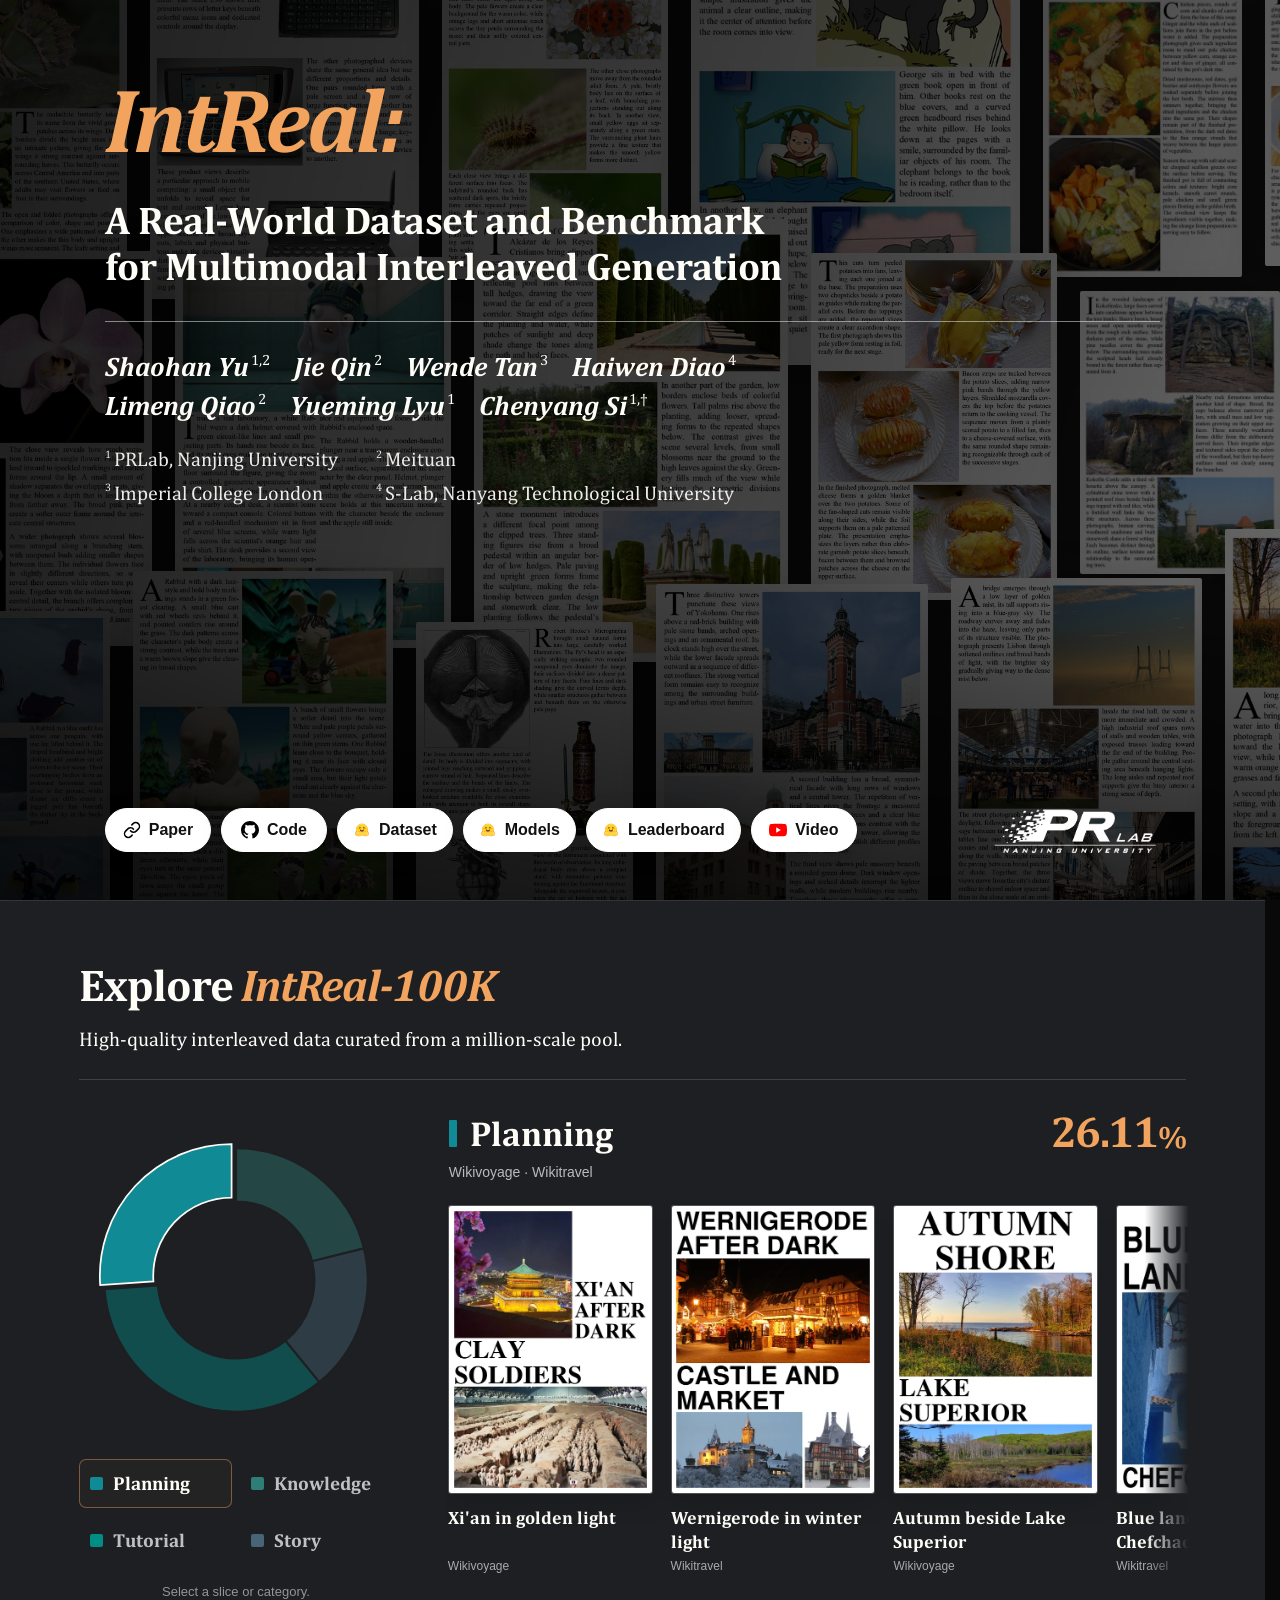
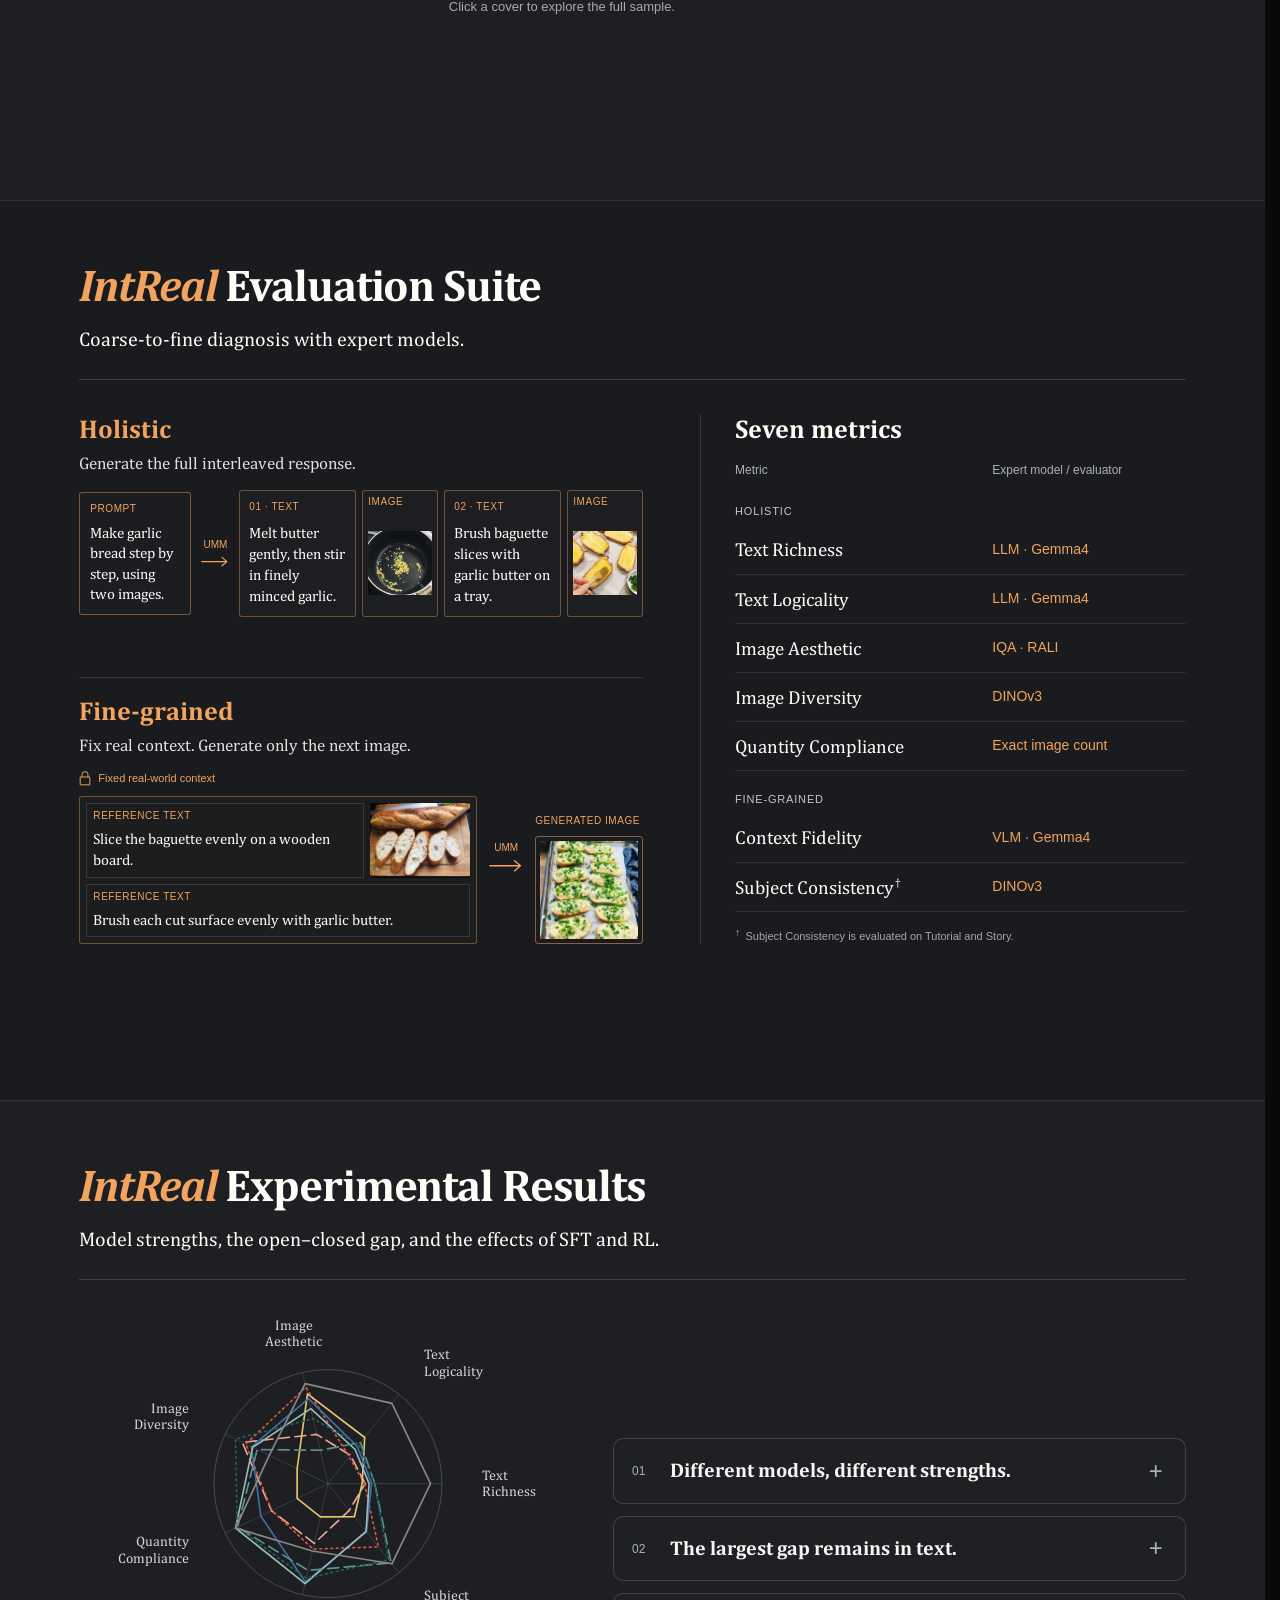
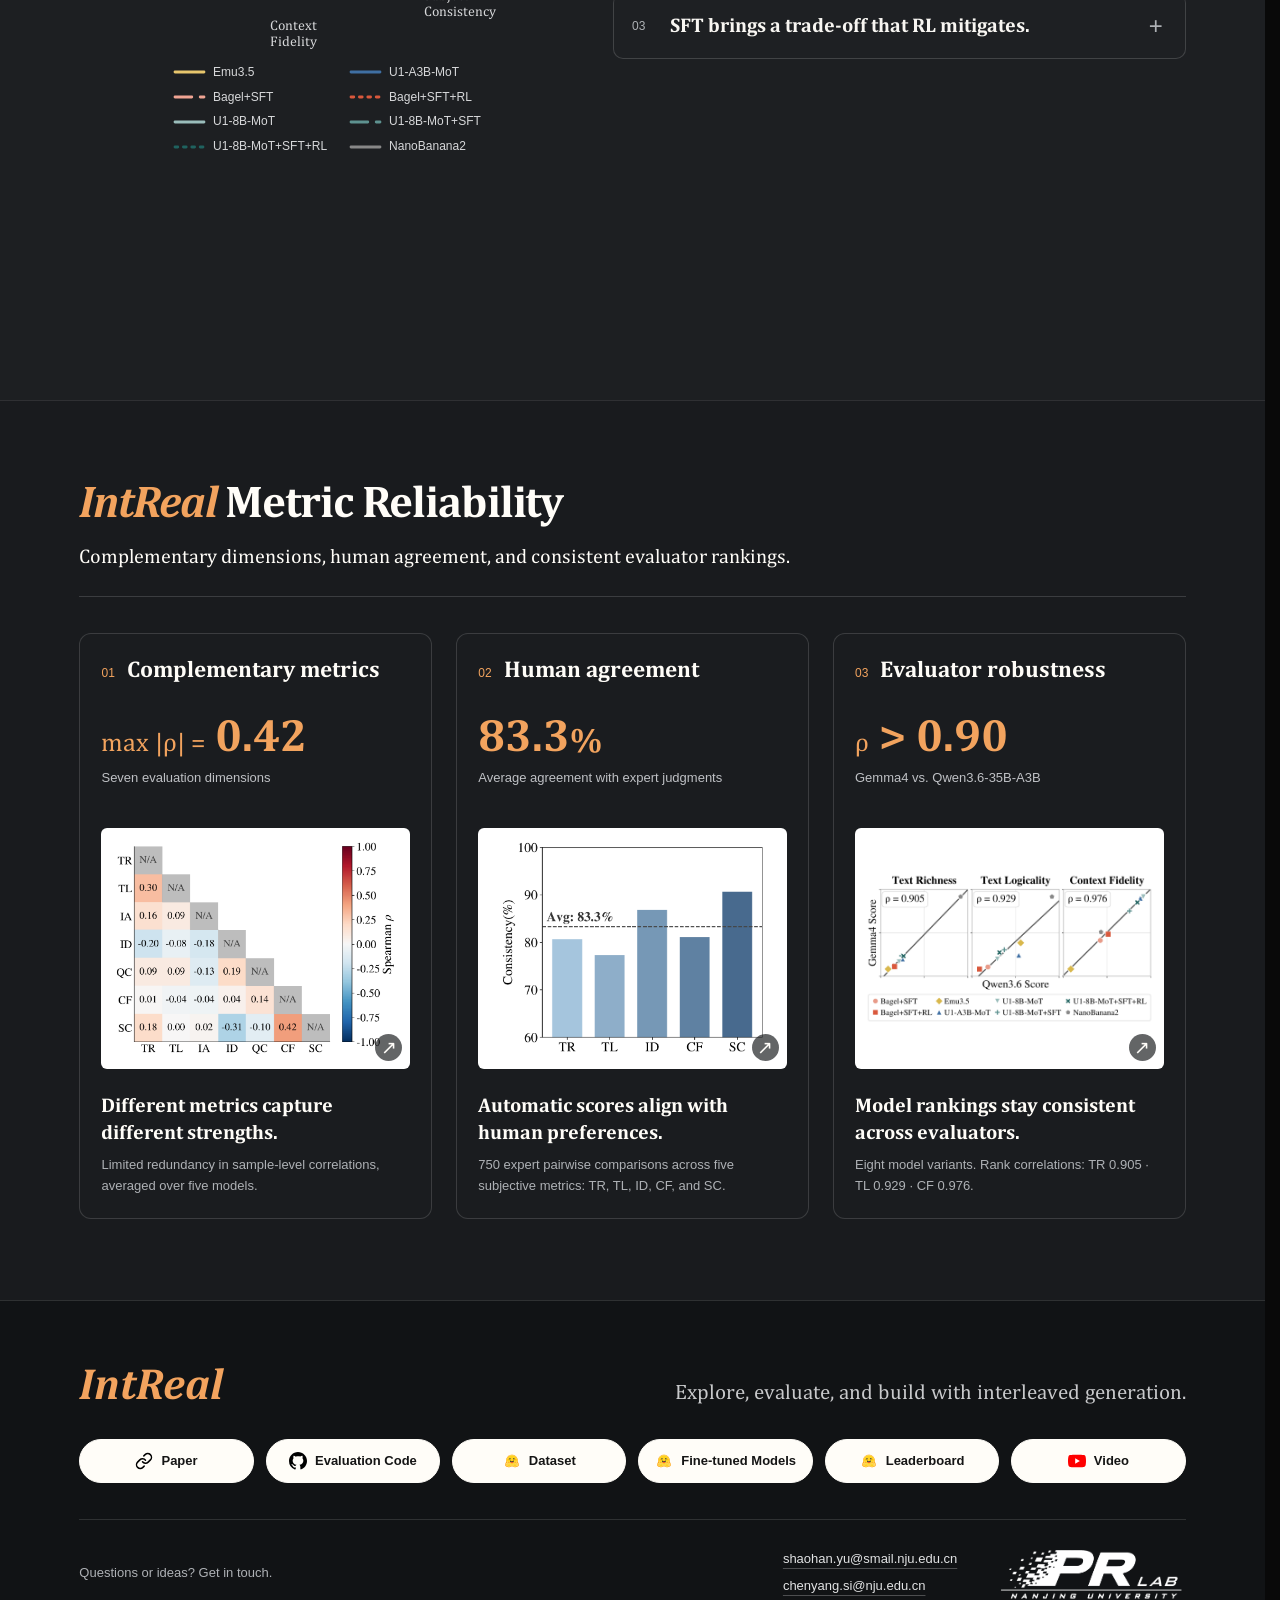
==== commit 23eb1c5c: "feat: update project resources and PRLab branding" ====
--- a/docs/index.html
+++ b/docs/index.html
@@ -6,7 +6,7 @@
   <meta name="theme-color" content="#090909">
   <meta name="description" content="IntReal: A Real-World Dataset and Benchmark for Multimodal Interleaved Generation.">
   <title>IntReal — Multimodal Interleaved Generation</title>
-  <link rel="stylesheet" href="./styles.css?v=18">
+  <link rel="stylesheet" href="./styles.css?v=20">
   <script src="./main.js?v=5" defer></script>
   <script src="./explore.js?v=3" defer></script>
   <script src="./experiments.js?v=4" defer></script>
@@ -43,31 +43,42 @@
         </div>
         <div class="affiliations" aria-label="Affiliations">
           <a href="https://prlab-nju.com/nju/" target="_blank" rel="noopener noreferrer"><sup>1</sup>PRLab, Nanjing University</a>
-          <a href="https://longcat.ai/" target="_blank" rel="noopener noreferrer"><sup>2</sup>Meituan LongCat</a>
+          <a href="https://www.meituan.com/" target="_blank" rel="noopener noreferrer"><sup>2</sup>Meituan</a>
           <a href="https://www.imperial.ac.uk/" target="_blank" rel="noopener noreferrer"><sup>3</sup>Imperial College London</a>
           <a href="https://www.ntu.edu.sg/s-lab" target="_blank" rel="noopener noreferrer"><sup>4</sup>S-Lab, Nanyang Technological University</a>
         </div>
       </div>
     </div>
 
+    <div class="hero-bottom">
     <nav class="resources" aria-label="Project resources">
       <a class="resource" href="" aria-disabled="true">
         <img class="resource-icon" src="./assets/icons/link.svg" alt="" aria-hidden="true" width="22" height="22">
         <span class="resource-name">Paper</span>
       </a>
-      <a class="resource" href="" aria-disabled="true">
+      <a class="resource" href="https://github.com/yushaohan/IntReal" target="_blank" rel="noopener noreferrer">
         <img class="resource-icon" src="./assets/icons/github.svg" alt="" aria-hidden="true" width="22" height="22">
         <span class="resource-name">Code</span>
       </a>
-      <a class="resource" href="" aria-disabled="true">
+      <a class="resource" href="https://huggingface.co/datasets/yushaohan/IntReal-100K" target="_blank" rel="noopener noreferrer">
         <img class="resource-icon" src="./assets/icons/huggingface.svg" alt="" aria-hidden="true" width="22" height="22">
         <span class="resource-name">Dataset</span>
       </a>
+      <a class="resource" href="https://huggingface.co/collections/yushaohan/intreal" target="_blank" rel="noopener noreferrer">
+        <img class="resource-icon" src="./assets/icons/huggingface.svg" alt="" aria-hidden="true" width="22" height="22">
+        <span class="resource-name">Models</span>
+      </a>
+      <a class="resource" href="https://huggingface.co/spaces/yushaohan/IntReal-Leaderboard" target="_blank" rel="noopener noreferrer">
+        <img class="resource-icon" src="./assets/icons/huggingface.svg" alt="" aria-hidden="true" width="22" height="22">
+        <span class="resource-name">Leaderboard</span>
+      </a>
       <a class="resource" href="" aria-disabled="true">
-        <img class="resource-icon" src="./assets/icons/huggingface.svg" alt="" aria-hidden="true" width="22" height="22">
-        <span class="resource-name">Model</span>
+        <img class="resource-icon" src="./assets/icons/youtube.svg" alt="" aria-hidden="true" width="22" height="22">
+        <span class="resource-name">Video</span>
       </a>
     </nav>
+    <img class="hero-logo" src="./assets/branding/prlab-white.png" alt="PRLab, Nanjing University" width="1814" height="534">
+    </div>
   </section>
 
   <section class="dataset-section" id="explore-dataset" aria-labelledby="dataset-title">
@@ -289,15 +300,20 @@
       </div>
       <nav class="footer-resources" aria-label="IntReal resources">
         <a href="" aria-disabled="true"><img src="./assets/icons/link.svg" alt="" width="20" height="20"><span>Paper</span></a>
+        <a href="https://github.com/yushaohan/IntReal" target="_blank" rel="noopener noreferrer"><img src="./assets/icons/github.svg" alt="" width="20" height="20"><span>Evaluation Code</span></a>
         <a href="https://huggingface.co/datasets/yushaohan/IntReal-100K" target="_blank" rel="noopener noreferrer"><img src="./assets/icons/huggingface.svg" alt="" width="20" height="20"><span>Dataset</span></a>
-        <a href="https://github.com/yushaohan/IntReal" target="_blank" rel="noopener noreferrer"><img src="./assets/icons/github.svg" alt="" width="20" height="20"><span>Evaluation Code</span></a>
         <a href="https://huggingface.co/collections/yushaohan/intreal" target="_blank" rel="noopener noreferrer"><img src="./assets/icons/huggingface.svg" alt="" width="20" height="20"><span>Fine-tuned Models</span></a>
+        <a href="https://huggingface.co/spaces/yushaohan/IntReal-Leaderboard" target="_blank" rel="noopener noreferrer"><img src="./assets/icons/huggingface.svg" alt="" width="20" height="20"><span>Leaderboard</span></a>
+        <a href="" aria-disabled="true"><img src="./assets/icons/youtube.svg" alt="" width="20" height="20"><span>Video</span></a>
       </nav>
       <div class="footer-contact">
         <p>Questions or ideas? Get in touch.</p>
+        <div class="footer-contact-details">
         <div class="footer-emails">
           <a href="mailto:shaohan.yu@smail.nju.edu.cn">shaohan.yu@smail.nju.edu.cn</a>
           <a href="mailto:chenyang.si@nju.edu.cn">chenyang.si@nju.edu.cn</a>
+        </div>
+        <img class="footer-logo" src="./assets/branding/prlab-white.png" alt="PRLab, Nanjing University" width="1814" height="534" loading="lazy">
         </div>
       </div>
     </div>
--- a/docs/styles.css
+++ b/docs/styles.css
@@ -89,7 +89,7 @@
   gap: 44px;
   padding: clamp(34px, 8vh, 90px) clamp(28px, 8.2vw, 168px) clamp(28px, 5vh, 56px);
 }
-.paper, .resources { width: 100%; max-width: 1584px; }
+.paper, .hero-bottom { width: 100%; max-width: 1584px; }
 h1 { margin: 0; font-weight: 700; }
 .project-name {
   display: block;
@@ -142,35 +142,37 @@
 }
 .affiliations sup { margin-right: .24em; margin-left: 0; }
 
+.hero-bottom { display: flex; align-items: center; justify-content: space-between; gap: 32px; }
+.hero-logo { display: block; flex: 0 0 auto; width: clamp(170px, 12vw, 230px); height: auto; }
 .resources {
   display: flex;
   flex-wrap: wrap;
   align-items: center;
-  gap: 12px;
+  gap: 10px;
 }
 .resource {
   display: inline-flex;
   flex: 0 0 auto;
   justify-content: center;
   align-items: center;
-  gap: 9px;
-  min-width: 132px;
-  min-height: 54px;
-  padding: 13px 20px;
+  gap: 8px;
+  min-width: 106px;
+  min-height: 44px;
+  padding: 10px 15px;
   border: 1px solid #fff;
   border-radius: 999px;
   background: #fff;
   color: #111;
   text-decoration: none;
   font-family: Arial, Helvetica, sans-serif;
-  font-size: 18px;
+  font-size: 16px;
   line-height: 1;
   font-weight: 600;
   white-space: nowrap;
   box-shadow: 0 4px 22px #0002;
   transition: background .2s ease, transform .2s ease;
 }
-.resource-icon { display: block; flex-shrink: 0; width: 22px; height: 22px; object-fit: contain; }
+.resource-icon { display: block; flex-shrink: 0; width: 18px; height: 18px; object-fit: contain; }
 .resource-name { line-height: 1; }
 .resource[aria-disabled="true"] { cursor: default; }
 .resource:hover { background: #f1f1f1; transform: translateY(-2px); }
@@ -178,6 +180,7 @@
 
 @keyframes drift { to { transform: translate3d(-50%, 0, 0); } }
 @media (min-width: 2100px) { .hero { padding-left: max(8.2vw, calc((100vw - 1584px) / 2)); } }
+@media (max-width: 1200px) { .hero-logo { display: none; } }
 @media (max-width: 1000px) {
   .hero { padding-left: 6vw; padding-right: 6vw; }
   .paper-title { font-size: clamp(29px, 3.6vw, 38px); }
@@ -193,9 +196,9 @@
   .authors { font-size: 20px; line-height: 1.5; }
   .author-row { gap: 0 17px; }
   .affiliations { grid-template-columns: 1fr; font-size: 15px; row-gap: 5px; margin-top: 20px; }
-  .resources { gap: 10px; }
-  .resource { min-width: 124px; min-height: 48px; padding: 12px 18px; gap: 8px; font-size: 16px; }
-  .resource-icon { width: 20px; height: 20px; }
+  .resources { display: grid; grid-template-columns: repeat(2, minmax(0, 1fr)); width: 100%; gap: 10px; }
+  .resource { min-width: 0; min-height: 42px; padding: 10px 14px; gap: 7px; font-size: 14px; }
+  .resource-icon { width: 18px; height: 18px; }
 }
 @media (max-width: 420px) {
   .hero { padding: 28px 23px 22px; gap: 25px; }
@@ -705,13 +708,16 @@
 .footer-intro { display: flex; align-items: baseline; justify-content: space-between; gap: 20px; }
 .footer-intro h2 { margin: 0; color: var(--accent); font-size: 44px; font-style: italic; }
 .footer-intro p { margin: 0; color: #c8c9cb; font-size: 21px; line-height: 1.5; }
-.footer-resources { display: grid; grid-template-columns: repeat(4, minmax(0, 1fr)); gap: 16px; margin: 30px 0 36px; }
-.footer-resources a { display: flex; align-items: center; justify-content: center; gap: 10px; padding: 16px 18px; border: 1px solid #fffdf8; border-radius: 999px; background: #fffdf8; color: #151515; font: 600 14px/1.2 Arial, Helvetica, sans-serif; text-decoration: none; white-space: nowrap; transition: background .2s ease, border-color .2s ease; }
-.footer-resources img { flex-shrink: 0; }
+.footer-resources { display: grid; grid-template-columns: repeat(6, minmax(0, 1fr)); gap: 12px; margin: 30px 0 36px; }
+.footer-resources a { display: flex; align-items: center; justify-content: center; gap: 8px; padding: 12px 14px; border: 1px solid #fffdf8; border-radius: 999px; background: #fffdf8; color: #151515; font: 600 13px/1.2 Arial, Helvetica, sans-serif; text-decoration: none; white-space: nowrap; transition: background .2s ease, border-color .2s ease; }
+.footer-resources img { flex-shrink: 0; width: 18px; height: 18px; }
 .footer-resources a:hover { background: #f8dfc9; border-color: var(--accent); }
-.footer-contact { display: flex; align-items: baseline; justify-content: space-between; gap: 20px; padding-top: 25px; border-top: 1px solid #ffffff20; font: 13px/1.6 Arial, Helvetica, sans-serif; }
+.footer-contact { display: flex; align-items: center; justify-content: space-between; gap: 28px; padding-top: 25px; border-top: 1px solid #ffffff20; font: 13px/1.6 Arial, Helvetica, sans-serif; }
 .footer-contact p { margin: 0; color: #aeb1b5; }
-.footer-emails { display: flex; gap: clamp(20px, 3vw, 50px); flex-wrap: wrap; }
+.footer-contact-details { display: flex; align-items: center; justify-content: space-between; gap: clamp(20px, 3vw, 48px); }
+.footer-emails { display: flex; flex-direction: column; align-items: flex-start; gap: 6px; }
+.footer-emails a { white-space: nowrap; }
+.footer-logo { display: block; flex: 0 0 auto; width: 190px; height: auto; }
 .footer-emails a { color: #e2e3e4; text-decoration-color: #ffffff40; text-underline-offset: 5px; }
 .footer-emails a:hover { color: var(--accent); }
 .footer-resources a:focus-visible, .footer-emails a:focus-visible { outline: 2px solid var(--accent); outline-offset: 4px; }
@@ -728,7 +734,7 @@
   .footer-intro p { margin-top: 10px; }
   .footer-resources { grid-template-columns: repeat(2, minmax(0, 1fr)); }
   .footer-contact { display: block; }
-  .footer-emails { margin-top: 15px; }
+  .footer-contact-details { margin-top: 18px; }
 }
 @media (max-width: 760px) {
   .reliability-section { padding: 42px 24px; }
@@ -746,8 +752,10 @@
   .project-footer { padding: 40px 24px 32px; }
   .footer-intro p { font-size: 19px; }
   .footer-resources { gap: 12px; }
-  .footer-resources a { padding: 14px 10px; font-size: 12px; gap: 7px; }
+  .footer-resources a { padding: 11px 10px; font-size: 12px; gap: 7px; }
   .footer-emails { flex-direction: column; gap: 12px; }
+  .footer-contact-details { gap: 16px; }
+  .footer-logo { width: clamp(84px, 26vw, 140px); }
 }
 @media (min-width: 761px) and (max-width: 1000px) {
   .reliability-grid { grid-template-columns: 1fr; gap: 24px; }
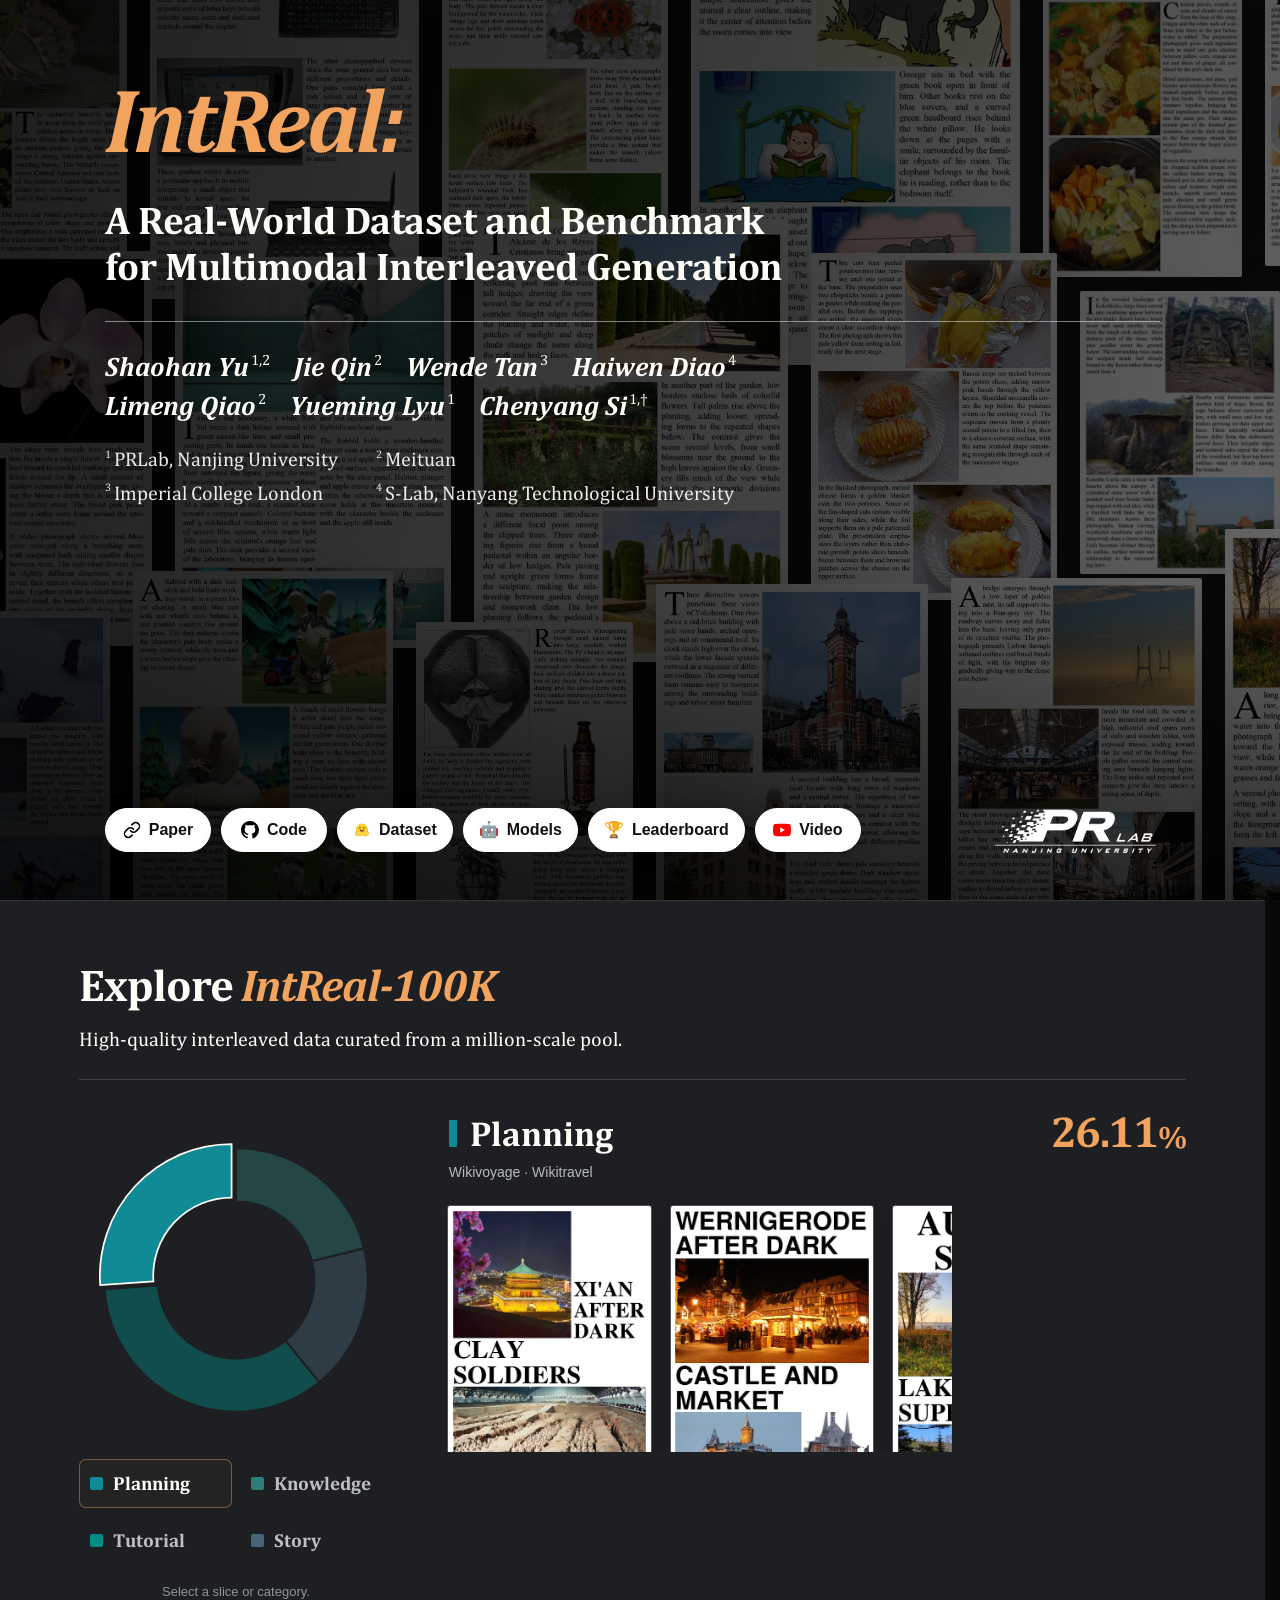
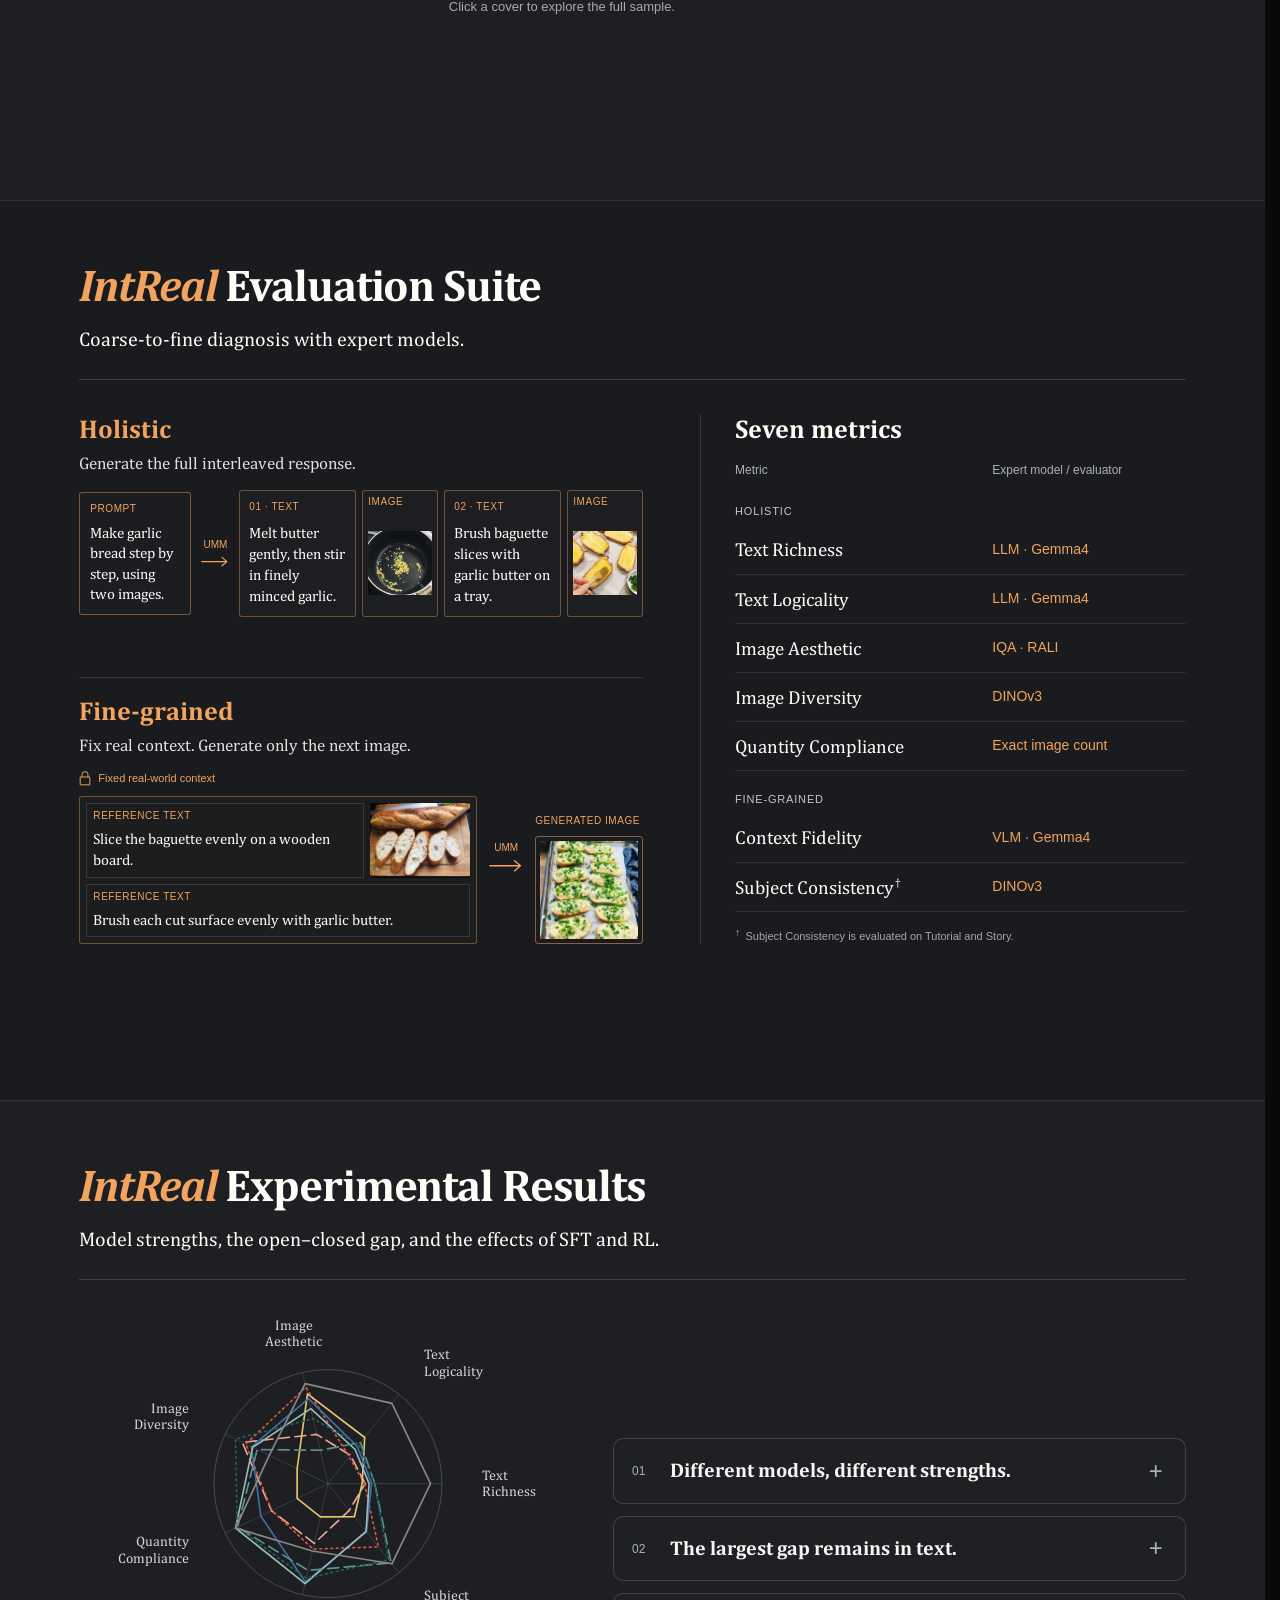
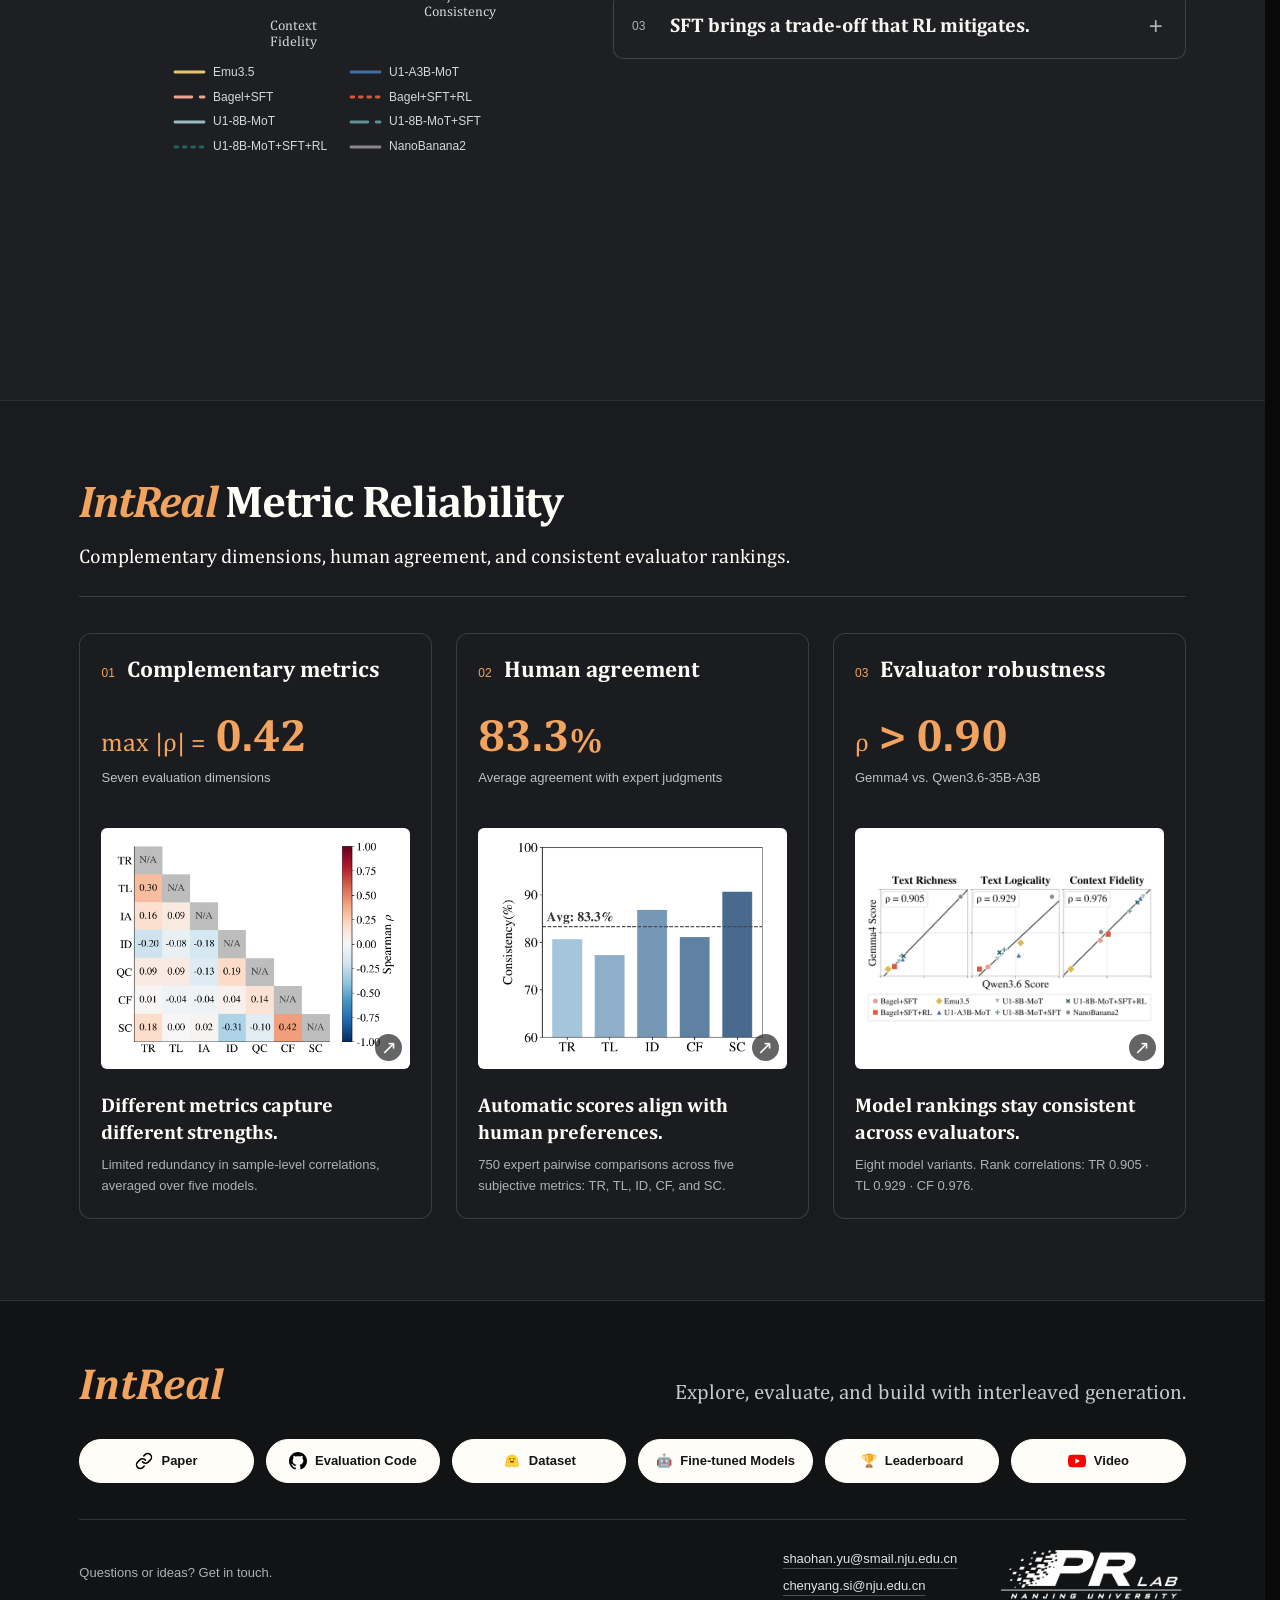
==== commit 97496b7c: "docs: update README.md and project page" ====
--- a/docs/index.html
+++ b/docs/index.html
@@ -65,14 +65,14 @@
         <span class="resource-name">Dataset</span>
       </a>
       <a class="resource" href="https://huggingface.co/collections/yushaohan/intreal" target="_blank" rel="noopener noreferrer">
-        <img class="resource-icon" src="./assets/icons/huggingface.svg" alt="" aria-hidden="true" width="22" height="22">
+        <span aria-hidden="true">🤖</span>
         <span class="resource-name">Models</span>
       </a>
       <a class="resource" href="https://huggingface.co/spaces/yushaohan/IntReal-Leaderboard" target="_blank" rel="noopener noreferrer">
-        <img class="resource-icon" src="./assets/icons/huggingface.svg" alt="" aria-hidden="true" width="22" height="22">
+        <span aria-hidden="true">🏆</span>
         <span class="resource-name">Leaderboard</span>
       </a>
-      <a class="resource" href="" aria-disabled="true">
+      <a class="resource" href="https://youtu.be/ZYkxaL8wa9Q" target="_blank" rel="noopener noreferrer">
         <img class="resource-icon" src="./assets/icons/youtube.svg" alt="" aria-hidden="true" width="22" height="22">
         <span class="resource-name">Video</span>
       </a>
@@ -302,9 +302,9 @@
         <a href="" aria-disabled="true"><img src="./assets/icons/link.svg" alt="" width="20" height="20"><span>Paper</span></a>
         <a href="https://github.com/yushaohan/IntReal" target="_blank" rel="noopener noreferrer"><img src="./assets/icons/github.svg" alt="" width="20" height="20"><span>Evaluation Code</span></a>
         <a href="https://huggingface.co/datasets/yushaohan/IntReal-100K" target="_blank" rel="noopener noreferrer"><img src="./assets/icons/huggingface.svg" alt="" width="20" height="20"><span>Dataset</span></a>
-        <a href="https://huggingface.co/collections/yushaohan/intreal" target="_blank" rel="noopener noreferrer"><img src="./assets/icons/huggingface.svg" alt="" width="20" height="20"><span>Fine-tuned Models</span></a>
-        <a href="https://huggingface.co/spaces/yushaohan/IntReal-Leaderboard" target="_blank" rel="noopener noreferrer"><img src="./assets/icons/huggingface.svg" alt="" width="20" height="20"><span>Leaderboard</span></a>
-        <a href="" aria-disabled="true"><img src="./assets/icons/youtube.svg" alt="" width="20" height="20"><span>Video</span></a>
+        <a href="https://huggingface.co/collections/yushaohan/intreal" target="_blank" rel="noopener noreferrer"><span aria-hidden="true">🤖</span><span>Fine-tuned Models</span></a>
+        <a href="https://huggingface.co/spaces/yushaohan/IntReal-Leaderboard" target="_blank" rel="noopener noreferrer"><span aria-hidden="true">🏆</span><span>Leaderboard</span></a>
+        <a href="https://youtu.be/ZYkxaL8wa9Q" target="_blank" rel="noopener noreferrer"><img src="./assets/icons/youtube.svg" alt="" width="20" height="20"><span>Video</span></a>
       </nav>
       <div class="footer-contact">
         <p>Questions or ideas? Get in touch.</p>
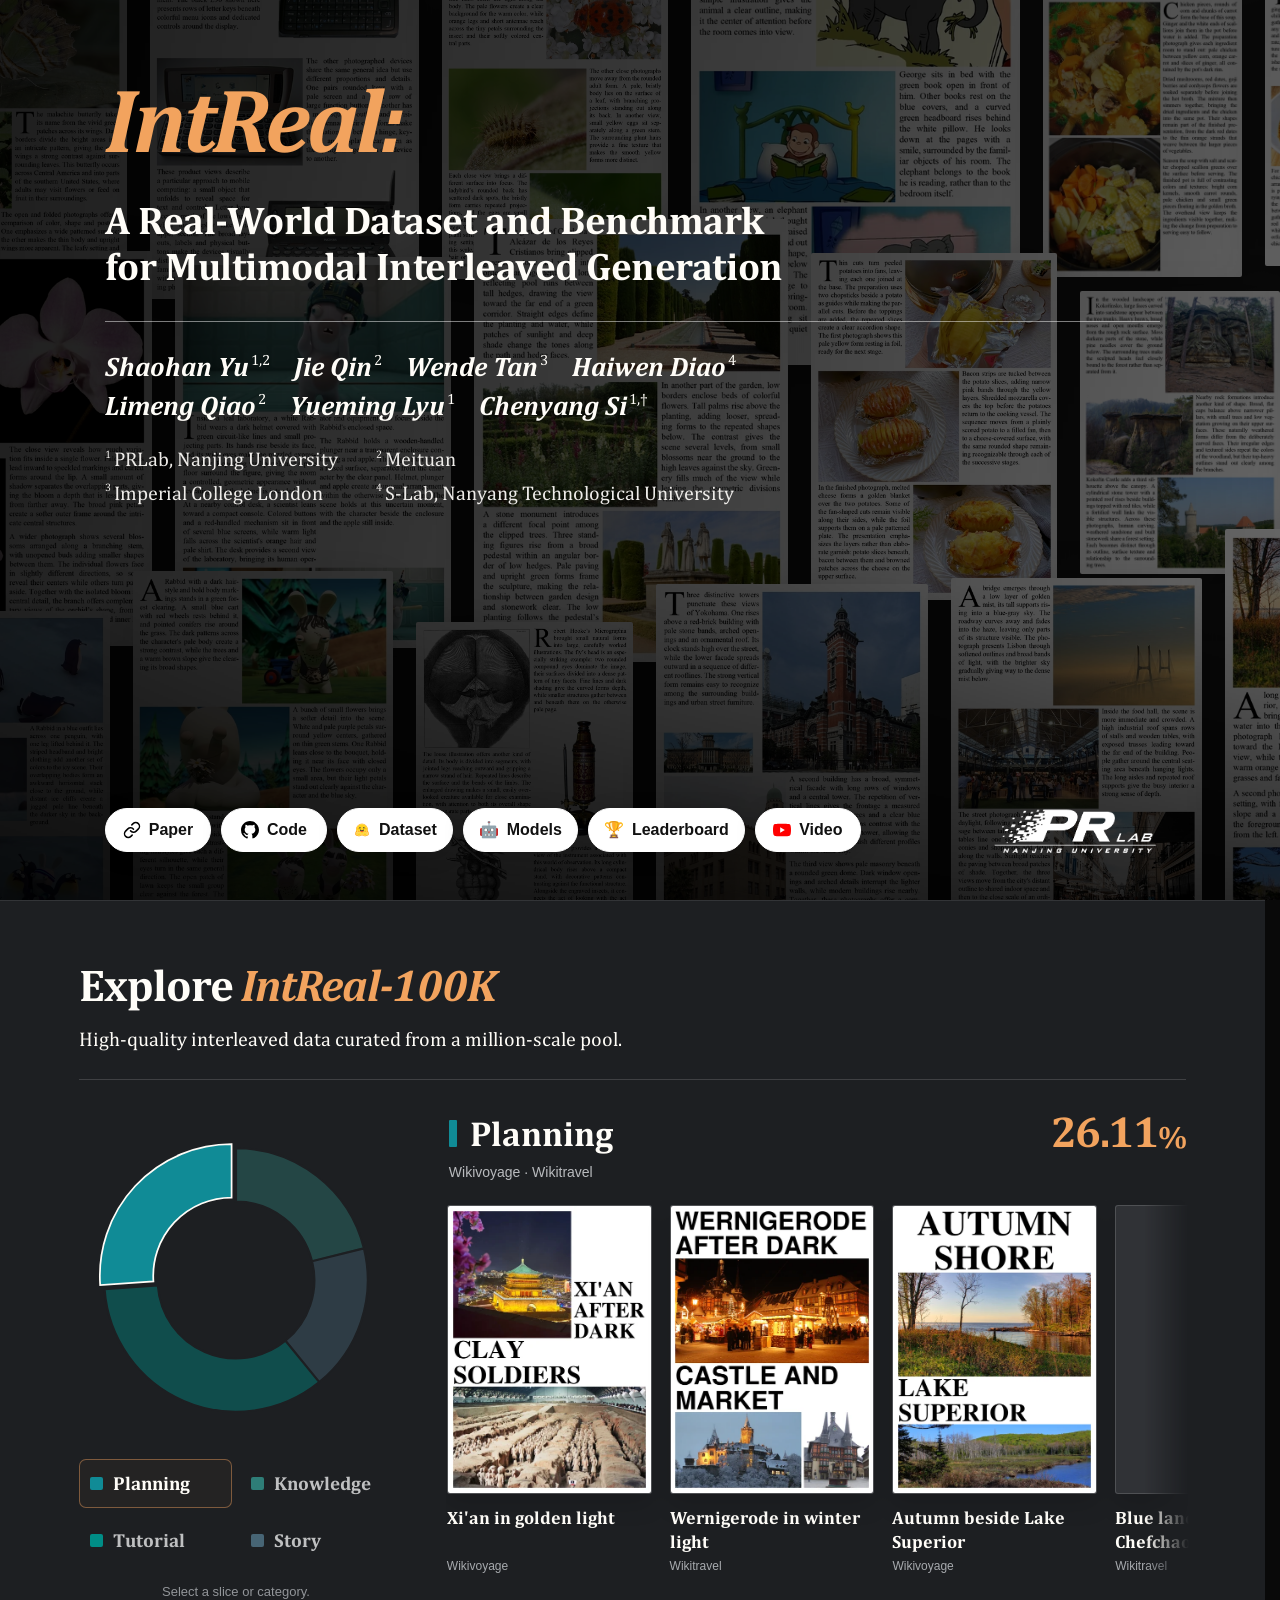
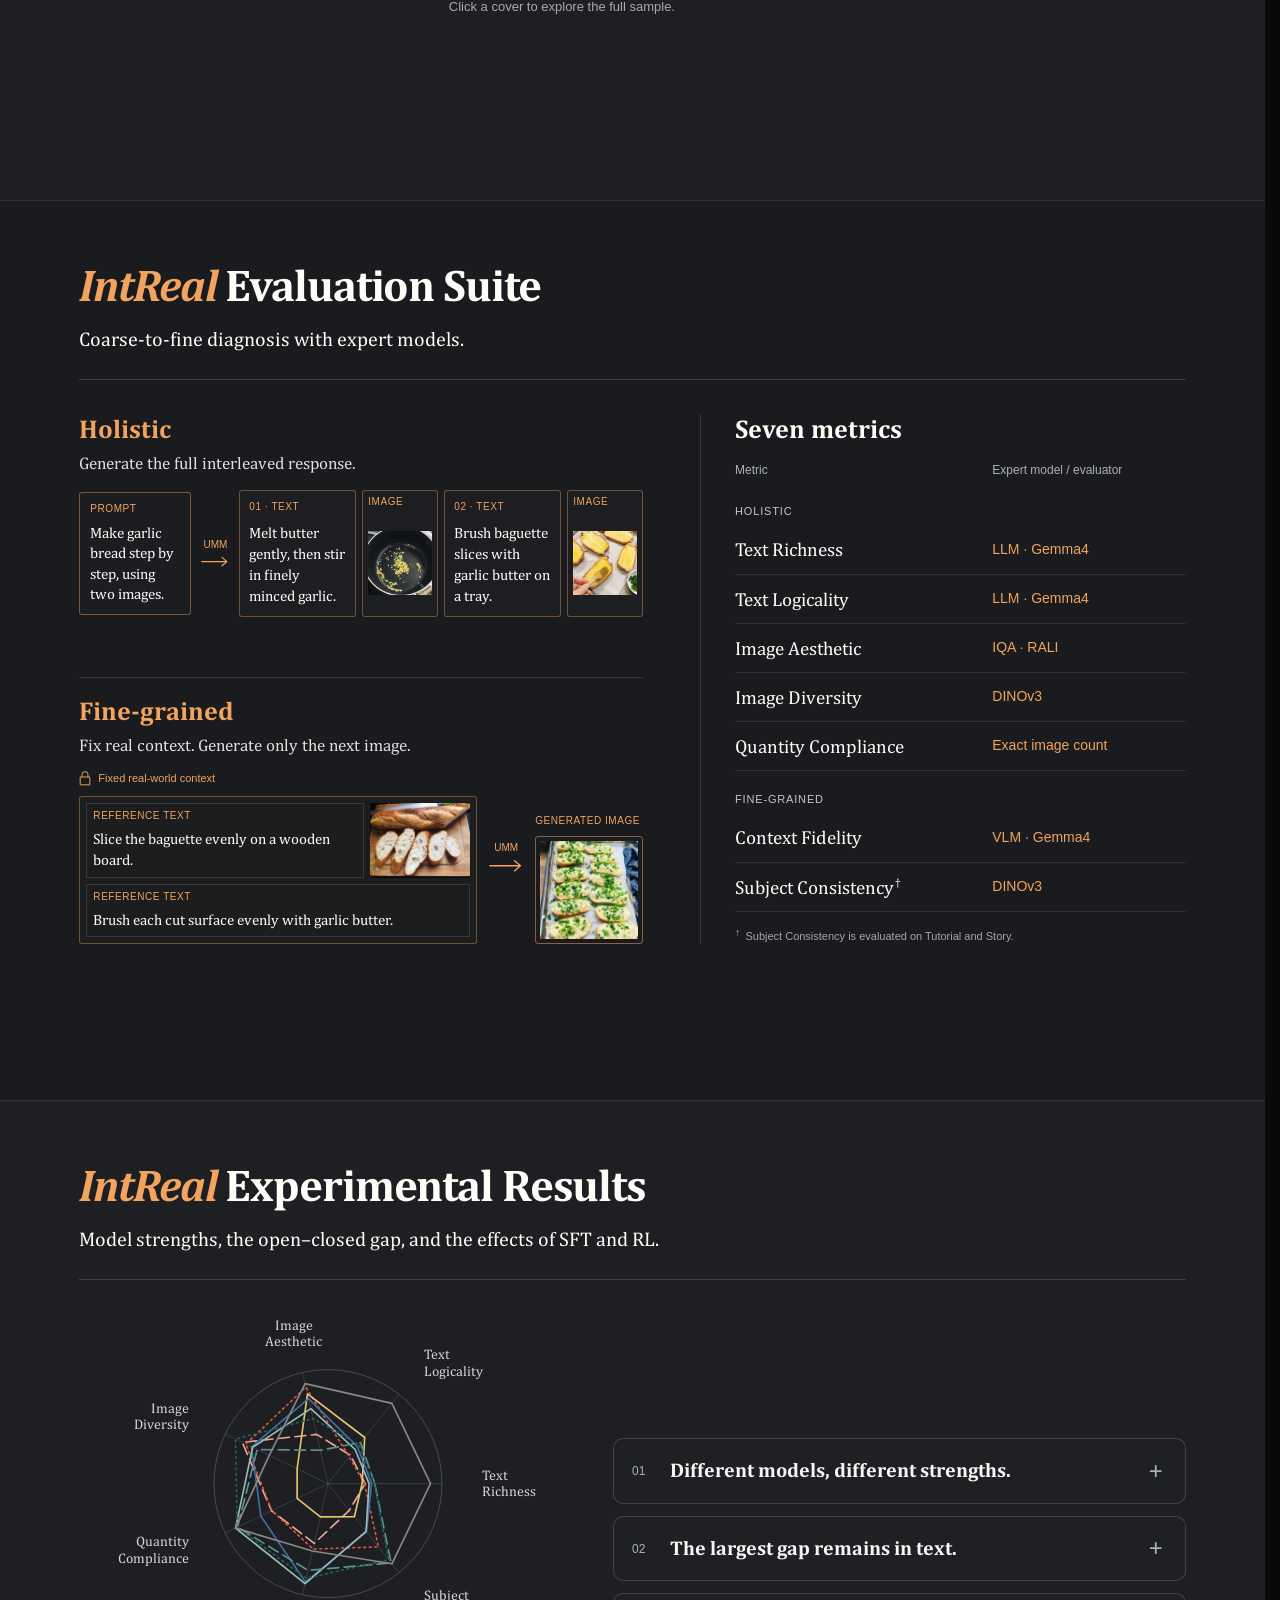
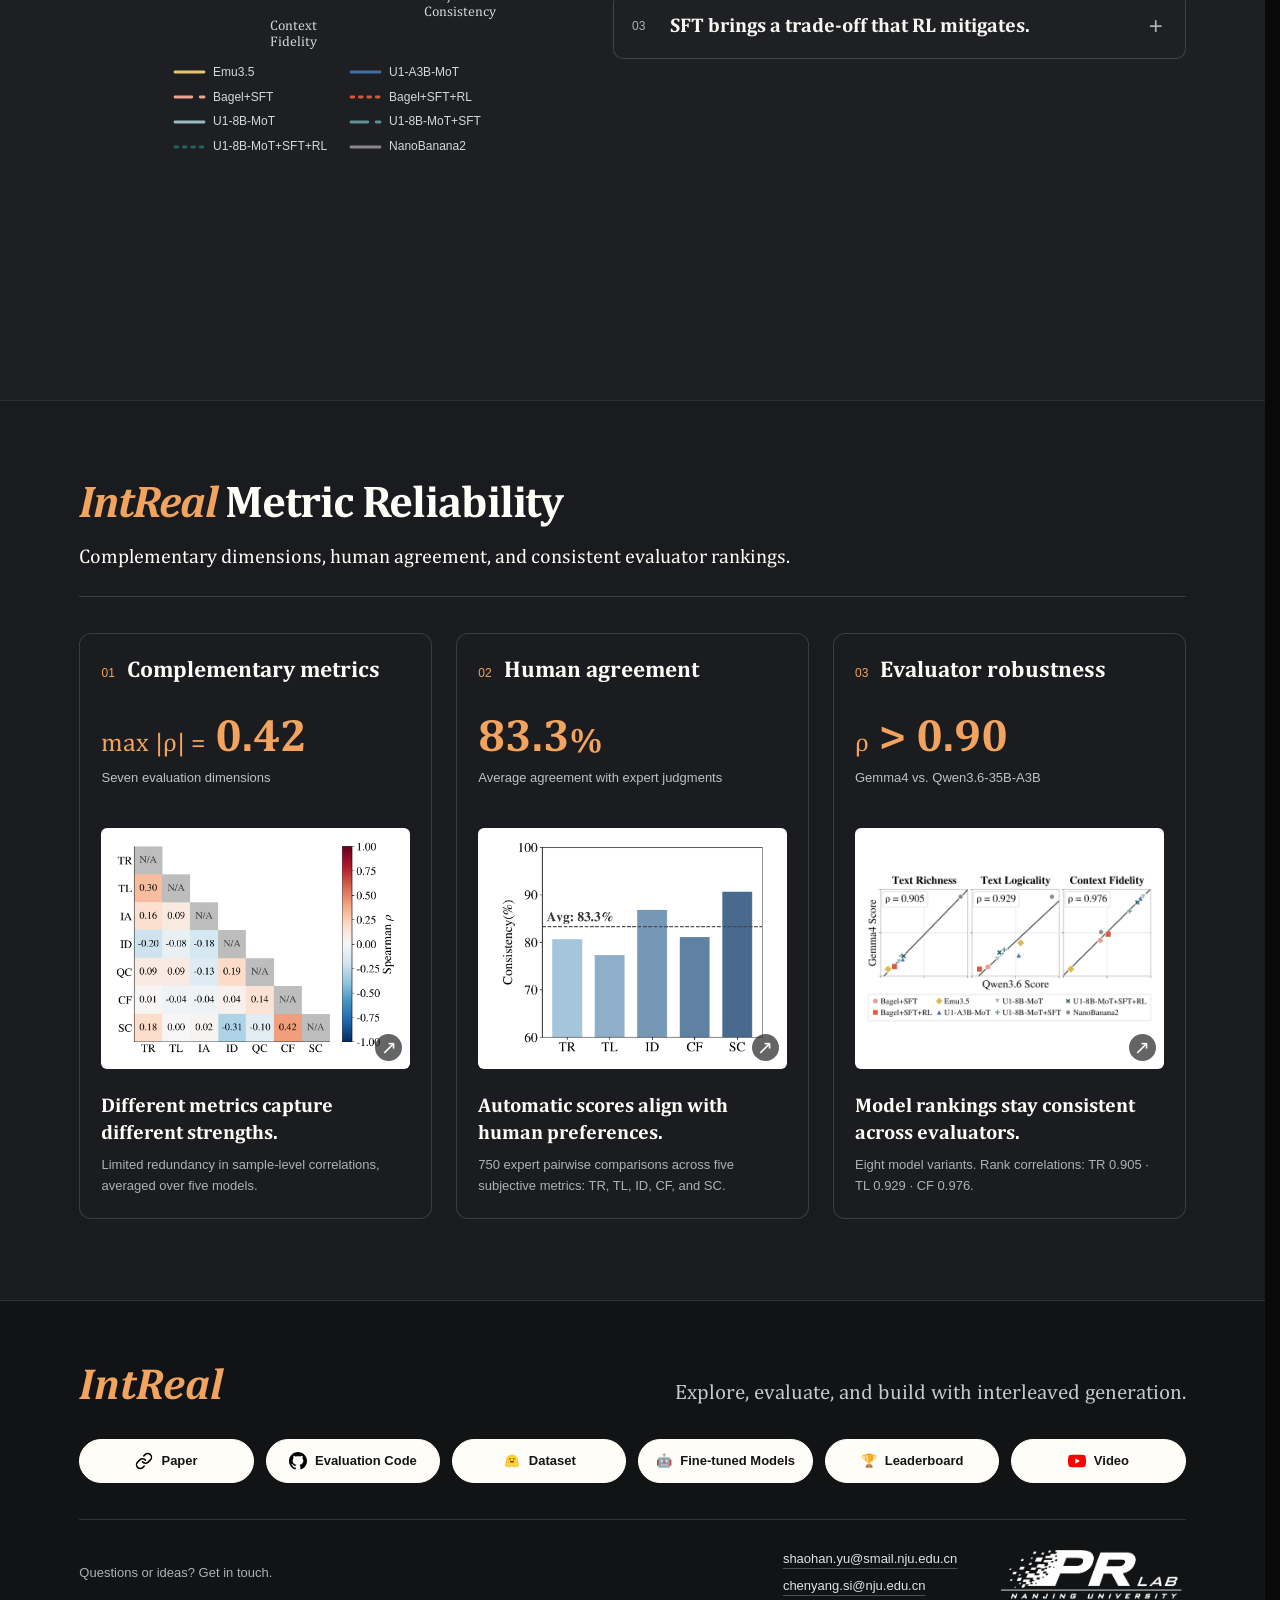
==== commit 76faa0e1: "docs: update title and resource links in index.html" ====
--- a/docs/index.html
+++ b/docs/index.html
@@ -5,7 +5,7 @@
   <meta name="viewport" content="width=device-width, initial-scale=1">
   <meta name="theme-color" content="#090909">
   <meta name="description" content="IntReal: A Real-World Dataset and Benchmark for Multimodal Interleaved Generation.">
-  <title>IntReal — Multimodal Interleaved Generation</title>
+  <title>IntReal</title>
   <link rel="stylesheet" href="./styles.css?v=20">
   <script src="./main.js?v=5" defer></script>
   <script src="./explore.js?v=3" defer></script>
@@ -52,7 +52,7 @@
 
     <div class="hero-bottom">
     <nav class="resources" aria-label="Project resources">
-      <a class="resource" href="" aria-disabled="true">
+      <a class="resource" href="https://arxiv.org/abs/2610.38425" target="_blank" rel="noopener noreferrer">
         <img class="resource-icon" src="./assets/icons/link.svg" alt="" aria-hidden="true" width="22" height="22">
         <span class="resource-name">Paper</span>
       </a>
@@ -299,7 +299,7 @@
         <p>Explore, evaluate, and build with interleaved generation.</p>
       </div>
       <nav class="footer-resources" aria-label="IntReal resources">
-        <a href="" aria-disabled="true"><img src="./assets/icons/link.svg" alt="" width="20" height="20"><span>Paper</span></a>
+        <a href="https://arxiv.org/abs/2610.38425" target="_blank" rel="noopener noreferrer"><img src="./assets/icons/link.svg" alt="" width="20" height="20"><span>Paper</span></a>
         <a href="https://github.com/yushaohan/IntReal" target="_blank" rel="noopener noreferrer"><img src="./assets/icons/github.svg" alt="" width="20" height="20"><span>Evaluation Code</span></a>
         <a href="https://huggingface.co/datasets/yushaohan/IntReal-100K" target="_blank" rel="noopener noreferrer"><img src="./assets/icons/huggingface.svg" alt="" width="20" height="20"><span>Dataset</span></a>
         <a href="https://huggingface.co/collections/yushaohan/intreal" target="_blank" rel="noopener noreferrer"><span aria-hidden="true">🤖</span><span>Fine-tuned Models</span></a>
